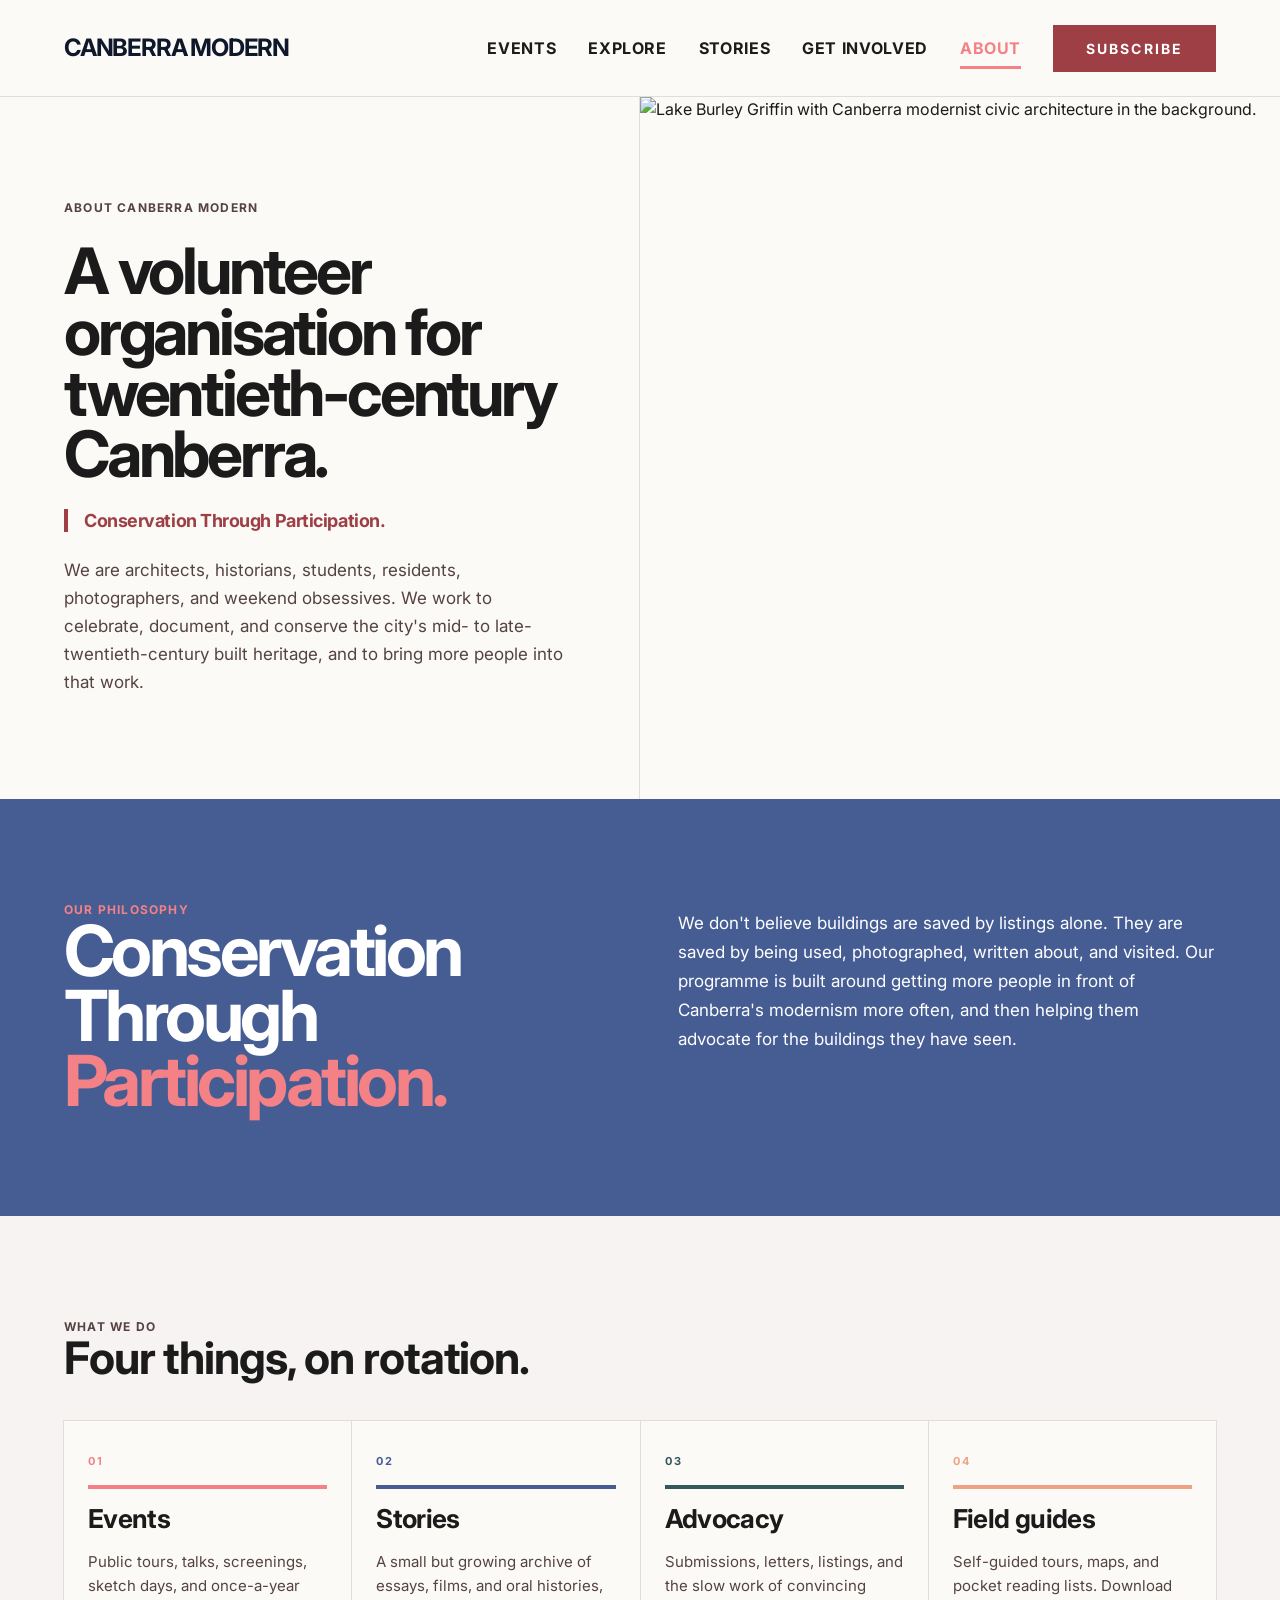
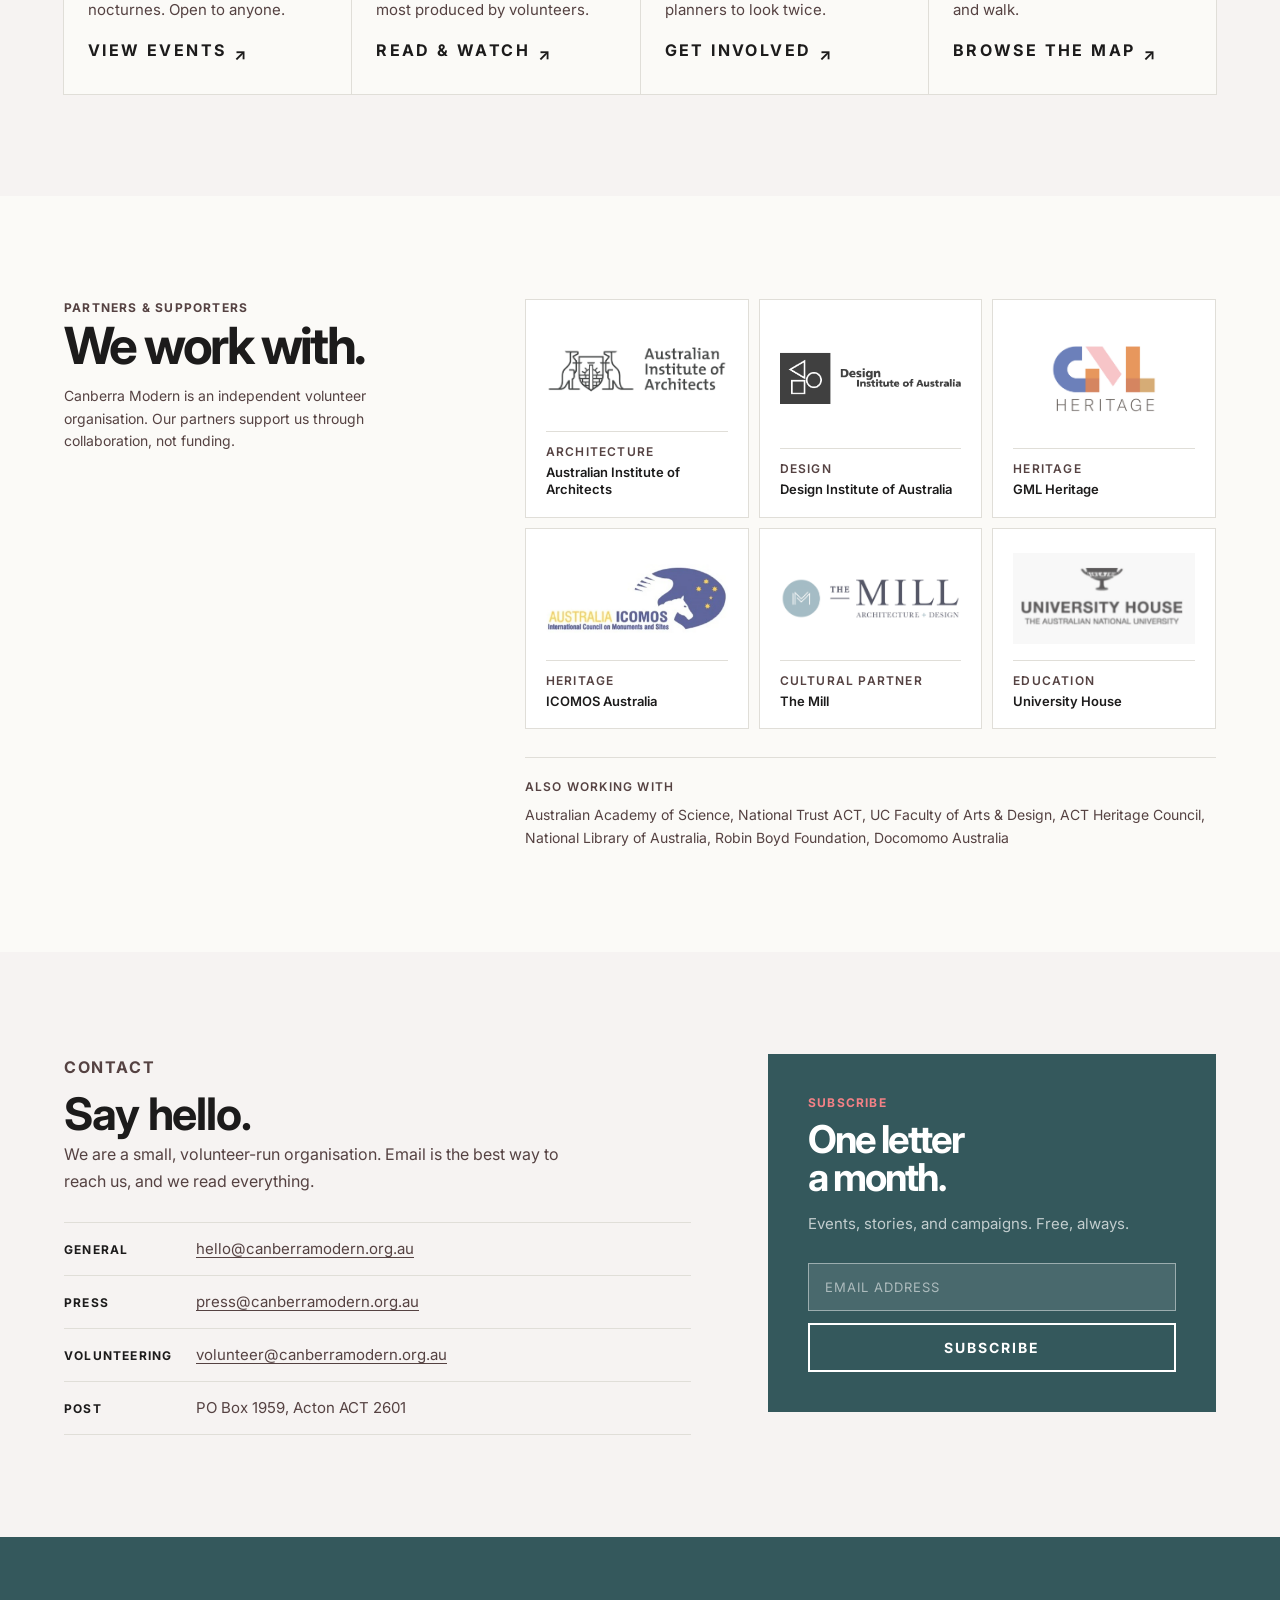
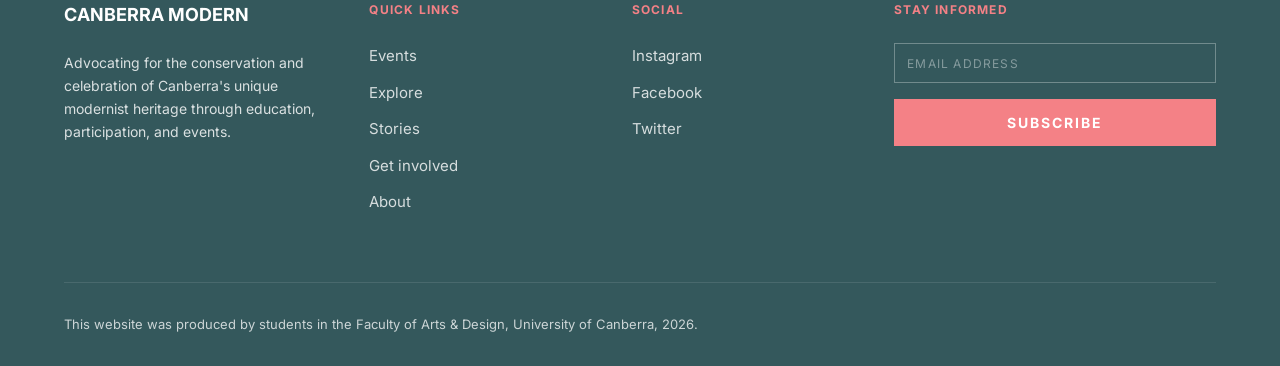
==== about.html @ 708bcdf6 "Move HTML files to root" ====
<!DOCTYPE html>
<html lang="en">
<head>
<meta charset="UTF-8" />
<meta name="viewport" content="width=device-width, initial-scale=1" />
<title>About: Canberra Modern</title>
<meta name="description" content="Canberra Modern is a volunteer-based heritage and design organisation promoting Canberra's modernist places, spaces, and stories." />
<link rel="stylesheet" href="assets/css/styles.css" />
<script src="assets/js/script.js" defer></script>
</head>
<body>

<a class="skip-link" href="#content">Skip to main content</a>

<header class="site-header">
  <div class="container site-header__inner">
    <a href="index.html" class="brand" aria-label="Canberra Modern home">CANBERRA MODERN</a>
    <nav class="nav-primary" aria-label="Primary">
      <ul class="nav-primary__list">
        <li><a class="nav-primary__link" href="events.html">Events</a></li>
        <li><a class="nav-primary__link" href="explore.html">Explore</a></li>
        <li><a class="nav-primary__link" href="stories.html">Stories</a></li>
        <li><a class="nav-primary__link" href="get-involved.html">Get involved</a></li>
        <li><a class="nav-primary__link" href="about.html" aria-current="page">About</a></li>
      </ul>
      <a class="btn btn--strong" href="get-involved.html#subscribe">Subscribe</a>
    </nav>
    <button class="menu-button" type="button" data-menu-toggle aria-expanded="false" aria-controls="mobile-menu" aria-label="Open menu">
      <img src="assets/icons/menu-burger.svg" alt="" aria-hidden="true" />
    </button>
  </div>
</header>

<div class="mobile-menu" id="mobile-menu" data-menu aria-hidden="true">
  <div class="mobile-menu__top">
    <span class="brand">CANBERRA MODERN</span>
    <button class="mobile-menu__close" type="button" data-menu-close aria-label="Close menu">
      <img src="assets/icons/menu-close.svg" alt="" aria-hidden="true" />
    </button>
  </div>
  <ul class="mobile-menu__list">
    <li><a class="mobile-menu__link" href="events.html">Events</a></li>
    <li><a class="mobile-menu__link" href="explore.html">Explore</a></li>
    <li><a class="mobile-menu__link" href="stories.html">Stories</a></li>
    <li><a class="mobile-menu__link" href="get-involved.html">Get involved</a></li>
    <li><a class="mobile-menu__link" href="about.html" aria-current="page">About</a></li>
  </ul>
  <a class="btn btn--strong mobile-menu__cta" href="get-involved.html#subscribe">Subscribe</a>
</div>

<main id="content">

<section class="about-hero" aria-labelledby="about-heading">
  <div class="about-hero__content">
    <div class="about-hero__inner">
      <p class="eyebrow">About Canberra Modern</p>
      <h1 id="about-heading" class="about-hero__title">A volunteer organisation for twentieth-century Canberra.</h1>
      <p class="about-hero__motto">Conservation Through Participation.</p>
      <p class="about-hero__lede">We are architects, historians, students, residents, photographers, and weekend obsessives. We work to celebrate, document, and conserve the city's mid- to late-twentieth-century built heritage, and to bring more people into that work.</p>
    </div>
  </div>
  <div class="about-hero__media" aria-hidden="true">
    <img src="assets/images/Lake_image.png" alt="Lake Burley Griffin with Canberra modernist civic architecture in the background." />
  </div>
</section>

<section class="about-motto" aria-labelledby="motto-heading">
  <div class="container">
    <div class="about-motto__inner">
      <div>
        <p class="eyebrow">Our philosophy</p>
        <h2 id="motto-heading" class="about-motto__title">Conservation
Through
<span class="about-motto__accent">Participation.</span></h2>
      </div>
      <p class="about-motto__body">We don't believe buildings are saved by listings alone. They are saved by being used, photographed, written about, and visited. Our programme is built around getting more people in front of Canberra's modernism more often, and then helping them advocate for the buildings they have seen.</p>
    </div>
  </div>
</section>

<!-- Four-pillar bento: gap:1px + background:border-default creates ruled dividers without extra wrapper markup. -->
<section class="section section--band" aria-labelledby="what-we-do">
  <div class="container">
    <p class="eyebrow">What we do</p>
    <h2 id="what-we-do">Four things,
on rotation.</h2>
    <div class="about-pillars">
      <article class="about-pillar about-pillar--events">
        <span class="about-pillar__num" aria-hidden="true">01</span>
        <h3 class="about-pillar__title">Events</h3>
        <p class="about-pillar__desc">Public tours, talks, screenings, sketch days, and once-a-year nocturnes. Open to anyone.</p>
        <a class="link-arrow link-arrow--ink" href="events.html">View events <span class="arrow" aria-hidden="true">&#x2197;</span></a>
      </article>
      <article class="about-pillar about-pillar--stories">
        <span class="about-pillar__num" aria-hidden="true">02</span>
        <h3 class="about-pillar__title">Stories</h3>
        <p class="about-pillar__desc">A small but growing archive of essays, films, and oral histories, most produced by volunteers.</p>
        <a class="link-arrow link-arrow--ink" href="stories.html">Read &amp; watch <span class="arrow" aria-hidden="true">&#x2197;</span></a>
      </article>
      <article class="about-pillar about-pillar--advocacy">
        <span class="about-pillar__num" aria-hidden="true">03</span>
        <h3 class="about-pillar__title">Advocacy</h3>
        <p class="about-pillar__desc">Submissions, letters, listings, and the slow work of convincing planners to look twice.</p>
        <a class="link-arrow link-arrow--ink" href="get-involved.html#support">Get involved <span class="arrow" aria-hidden="true">&#x2197;</span></a>
      </article>
      <article class="about-pillar about-pillar--guides">
        <span class="about-pillar__num" aria-hidden="true">04</span>
        <h3 class="about-pillar__title">Field guides</h3>
        <p class="about-pillar__desc">Self-guided tours, maps, and pocket reading lists. Download and walk.</p>
        <a class="link-arrow link-arrow--ink" href="explore.html">Browse the map <span class="arrow" aria-hidden="true">&#x2197;</span></a>
      </article>
    </div>
  </div>
</section>

<section class="section" aria-labelledby="partners-heading">
  <div class="container">
    <div class="about-partners">
      <div class="about-partners__head">
        <p class="eyebrow">Partners &amp; supporters</p>
        <h2 id="partners-heading" class="about-partners__title">We work with.</h2>
        <p class="about-partners__note">Canberra Modern is an independent volunteer organisation. Our partners support us through collaboration, not funding.</p>
      </div>
      <div class="about-partners__logos">
        <ul class="partners-grid" role="list">
          <li class="partner-card">
            <div class="partner-card__logo-wrap">
              <img class="partner-card__img" src="assets/images/partners/logo_aia.png" alt="Australian Institute of Architects logo" />
            </div>
            <div class="partner-card__meta">
              <span class="partner-card__category">Architecture</span>
              <span class="partner-card__name">Australian Institute of Architects</span>
            </div>
          </li>
          <li class="partner-card">
            <div class="partner-card__logo-wrap">
              <img class="partner-card__img" src="assets/images/partners/logo_dia.png" alt="Design Institute of Australia logo" />
            </div>
            <div class="partner-card__meta">
              <span class="partner-card__category">Design</span>
              <span class="partner-card__name">Design Institute of Australia</span>
            </div>
          </li>
          <li class="partner-card">
            <div class="partner-card__logo-wrap">
              <img class="partner-card__img" src="assets/images/partners/logo_gmlheritage.png" alt="GML Heritage logo" />
            </div>
            <div class="partner-card__meta">
              <span class="partner-card__category">Heritage</span>
              <span class="partner-card__name">GML Heritage</span>
            </div>
          </li>
          <li class="partner-card">
            <div class="partner-card__logo-wrap">
              <img class="partner-card__img" src="assets/images/partners/logo_icomos.png" alt="ICOMOS Australia logo" />
            </div>
            <div class="partner-card__meta">
              <span class="partner-card__category">Heritage</span>
              <span class="partner-card__name">ICOMOS Australia</span>
            </div>
          </li>
          <li class="partner-card">
            <div class="partner-card__logo-wrap">
              <img class="partner-card__img" src="assets/images/partners/logo_themill.png" alt="The Mill Canberra logo" />
            </div>
            <div class="partner-card__meta">
              <span class="partner-card__category">Cultural partner</span>
              <span class="partner-card__name">The Mill</span>
            </div>
          </li>
          <li class="partner-card">
            <div class="partner-card__logo-wrap">
              <img class="partner-card__img" src="assets/images/partners/logo_unihouse.png" alt="University House logo" />
            </div>
            <div class="partner-card__meta">
              <span class="partner-card__category">Education</span>
              <span class="partner-card__name">University House</span>
            </div>
          </li>
        </ul>
        <div class="partners-also">
          <p class="partners-also__label">Also working with</p>
          <ul class="partners-also__list" role="list">
            <li>Australian Academy of Science</li>
            <li>National Trust ACT</li>
            <li>UC Faculty of Arts &amp; Design</li>
            <li>ACT Heritage Council</li>
            <li>National Library of Australia</li>
            <li>Robin Boyd Foundation</li>
            <li>Docomomo Australia</li>
          </ul>
        </div>
      </div>
    </div>
  </div>
</section>

<section class="section section--band" aria-labelledby="contact-heading">
  <div class="container about-contact">
    <div class="about-contact__info">
      <p class="eyebrow">Contact</p>
      <h2 id="contact-heading">Say hello.</h2>
      <p>We are a small, volunteer-run organisation. Email is the best way to reach us, and we read everything.</p>
      <ul class="contact-list">
        <li>
          <strong class="contact-list__label">General</strong>
          <a class="contact-list__value" href="mailto:hello@canberramodern.org.au">hello@canberramodern.org.au</a>
        </li>
        <li>
          <strong class="contact-list__label">Press</strong>
          <a class="contact-list__value" href="mailto:press@canberramodern.org.au">press@canberramodern.org.au</a>
        </li>
        <li>
          <strong class="contact-list__label">Volunteering</strong>
          <a class="contact-list__value" href="mailto:volunteer@canberramodern.org.au">volunteer@canberramodern.org.au</a>
        </li>
        <li>
          <strong class="contact-list__label">Post</strong>
          <span class="contact-list__value">PO Box 1959, Acton ACT 2601</span>
        </li>
      </ul>
    </div>
    <div class="about-contact__cta">
      <p class="eyebrow">Subscribe</p>
      <h3>One letter<br>a month.</h3>
      <p class="about-contact__cta-desc">Events, stories, and campaigns. Free, always.</p>
      <form class="about-contact__form" data-subscribe-form novalidate>
        <label class="sr-only" for="about-email">Email address</label>
        <input id="about-email" type="email" required placeholder="EMAIL ADDRESS" />
        <button class="btn btn--on-dark" type="submit">Subscribe</button>
        <p class="form-feedback" data-form-feedback role="status" aria-live="polite"></p>
      </form>
    </div>
  </div>
</section>

</main>

<footer class="site-footer">
  <div class="container">
    <div class="site-footer__grid">
      <div>
        <p class="site-footer__brand">CANBERRA MODERN</p>
        <p class="site-footer__tagline">Advocating for the conservation and celebration of Canberra's unique modernist heritage through education, participation, and events.</p>
      </div>
      <div>
        <p class="site-footer__heading">Quick Links</p>
        <ul class="site-footer__links">
          <li><a href="events.html">Events</a></li>
          <li><a href="explore.html">Explore</a></li>
          <li><a href="stories.html">Stories</a></li>
          <li><a href="get-involved.html">Get involved</a></li>
          <li><a href="about.html">About</a></li>
        </ul>
      </div>
      <div>
        <p class="site-footer__heading">Social</p>
        <ul class="site-footer__links">
          <li><a href="#" aria-label="Canberra Modern on Instagram (coming soon)">Instagram</a></li>
          <li><a href="#" aria-label="Canberra Modern on Facebook (coming soon)">Facebook</a></li>
          <li><a href="#" aria-label="Canberra Modern on Twitter (coming soon)">Twitter</a></li>
        </ul>
      </div>
      <div>
        <p class="site-footer__heading">Stay Informed</p>
        <form class="site-footer__form" data-subscribe-form novalidate>
          <label class="sr-only" for="footer-email">Email address</label>
          <input id="footer-email" type="email" required placeholder="EMAIL ADDRESS" />
          <button class="btn btn--primary" type="submit">Subscribe</button>
          <p class="form-feedback" data-form-feedback role="status" aria-live="polite"></p>
        </form>
      </div>
    </div>
    <div class="site-footer__bottom">
      This website was produced by students in the Faculty of Arts &amp; Design, University of Canberra, 2026.
    </div>
  </div>
</footer>
</body>
</html>
---- assets/css/styles.css ----
﻿/*
   Canberra Modern Stylesheet
  
   Organisation:
     1. colours, typography, spacing
     2. Base (html / body)
     3. Layout / containers
     4. Header & navigation
     5. Mobile menu
     6. Buttons & links
     7. Tags / chips
     8. Forms
     9. Cards 
    10. Sections 
    11. Footer
    12. Page-specific blocks
    13. Responsive (tablet, mobile)
    14. Utilities
    */

@import url('https://fonts.googleapis.com/css2?family=Inter:ital,wght@0,400;0,500;0,600;0,700;0,800;1,400&display=swap');
@import url('./reset.css');

/*  1. colours, typography, spacing */

:root {
  /* colours */
  --color-bg:          #FBFAF7;   
  --color-card:        #F6F3F2;   
  --color-card-2:      #F0EDEC;   
  --color-card-alt:    #FCF9F8;   
  --color-card-hover:  #EBE6E4;   
  --color-white:       #FFFFFF;
  --color-line:        #E0DED8;   

  /* Ink */
  --color-text:        #1C1B1B;
  --color-muted:       #554242;

  /* Accent palette */
  --color-teal:        #34585C;   
  --color-blue:        #465D94;   
  --color-pink:        #F48186;   
  --color-yellow:      #F9E282;   
  --color-orange:      #EDA384;
  --color-red:         #9E3F45;

  /* Shadows */
  --shadow-sm:  0 1px 2px rgba(0,0,0,0.04);
  --shadow-md:  0 4px 12px rgba(0,0,0,0.06);
  --shadow-lg:  0 10px 30px rgba(0,0,0,0.10);

  /* semantic */
  --surface-page:           var(--color-bg);
  --surface-band:           var(--color-card);
  --surface-card:           var(--color-card-2);
  --surface-card-hover:     var(--color-card-hover);
  --surface-dark:           var(--color-teal);
  --surface-accent-warm:    var(--color-red);
  --surface-accent-cool:    var(--color-blue);

  --ink-strong:             var(--color-text);
  --ink-default:            var(--color-text);
  --ink-muted:              var(--color-muted);
  --ink-on-dark:            var(--color-white);

  --action-primary:         var(--color-pink);
  --action-primary-hover:   #E96E73;
  --action-strong:          var(--color-red);
  --action-strong-hover:    #6D1A23;
  --action-link:            var(--color-blue);
  --action-link-hover:      #3A4F80;

  --border-default:         var(--color-line);

  --focus-ring:             var(--color-blue);

  /* Tag palette */
  --tag-spotlight-bg:       var(--color-yellow);
  --tag-spotlight-ink:      var(--color-text);
  --tag-tour-bg:            var(--color-blue);
  --tag-tour-ink:           var(--color-white);
  --tag-video-bg:           #6E5E06;
  --tag-video-ink:          var(--color-white);
  --tag-news-bg:            #7087C1;
  --tag-news-ink:           var(--color-white);
  --tag-atrisk-bg:          var(--color-red);
  --tag-atrisk-ink:         var(--color-white);
  --tag-free-bg:            var(--color-card-2);
  --tag-free-ink:           var(--color-text);

  /* type */
  --font-sans:        'Inter', 'Helvetica Neue', Arial, Helvetica, sans-serif;
  --font-display:     'Inter', 'Helvetica Neue', Arial, Helvetica, sans-serif;

  /* Type scale */
  --type-hero:        clamp(3.5rem, 7vw, 8rem);
  --type-display:     clamp(3rem, 6vw, 6rem);
  --type-h1:          clamp(2.5rem, 4.5vw, 4.5rem);
  --type-h2:          clamp(2rem, 3.5vw, 3rem);
  --type-h3:          2.25rem;
  --type-h4:          1.5rem;
  --type-h5:          1.25rem;
  --type-date:        2.25rem;
  --type-body:        1rem;
  --type-body-lg:     1.125rem;
  --type-small:       0.875rem;
  --type-eyebrow:     0.75rem;
  --type-label:       0.625rem;

  /* Weights */
  --weight-regular:   400;
  --weight-medium:    500;
  --weight-semibold:  600;
  --weight-bold:      700;
  --weight-extrabold: 800;

  /* Line heights */
  --lh-tight:    1;
  --lh-snug:     1.1;
  --lh-normal:   1.5;
  --lh-loose:    1.625;
  --lh-meta:     1.625;

  /* Letter-spacing */
  --tracking-tight:    -0.05em;
  --tracking-snug:     -0.025em;
  --tracking-normal:   0;
  --tracking-wide:     0.1em;
  --tracking-wider:    0.15em;
  --tracking-widest:   0.2em;

  /* spacing */
  --space-0:  0;
  --space-1:  4px;
  --space-2:  8px;
  --space-3:  12px;
  --space-4:  16px;
  --space-5:  24px;
  --space-6:  32px;
  --space-7:  48px;
  --space-8:  64px;
  --space-9:  96px;
  --space-10: 128px;

  --container-max:   1216px;
  --container-pad:   clamp(16px, 4vw, 32px);
  --section-pad-y:   clamp(48px, 8vw, 128px);

  --radius-0:    0;
  --radius-1:    2px;
  --radius-2:    5px;
  --radius-pill: 999px;

  --tap-min: 44px;

  /* Motion */
  --ease-out:  cubic-bezier(0.2, 0, 0, 1);
  --dur-fast:  120ms;
  --dur:       180ms;
  --dur-slow:  320ms;
}

/* type classes */

.type-hero,
h1.hero {
  font-family: var(--font-display);
  font-weight: var(--weight-bold);
  font-size: var(--type-hero);
  line-height: var(--lh-tight);
  letter-spacing: var(--tracking-tight);
  color: var(--ink-strong);
}

.type-display {
  font-family: var(--font-display);
  font-weight: var(--weight-bold);
  font-size: var(--type-display);
  line-height: var(--lh-tight);
  letter-spacing: var(--tracking-tight);
  color: var(--ink-strong);
}

h1, .type-h1 {
  font-family: var(--font-display);
  font-weight: var(--weight-bold);
  font-size: var(--type-h1);
  line-height: var(--lh-tight);
  letter-spacing: var(--tracking-tight);
  color: var(--ink-strong);
}

h2, .type-h2 {
  font-family: var(--font-display);
  font-weight: var(--weight-bold);
  font-size: var(--type-h2);
  line-height: var(--lh-tight);
  letter-spacing: var(--tracking-snug);
  color: var(--ink-strong);
}

h3, .type-h3 {
  font-family: var(--font-display);
  font-weight: var(--weight-bold);
  font-size: var(--type-h3);
  line-height: 1.1;
  letter-spacing: var(--tracking-snug);
  color: var(--ink-strong);
}

h4, .type-h4 {
  font-family: var(--font-sans);
  font-weight: var(--weight-bold);
  font-size: var(--type-h4);
  line-height: 1.3;
  letter-spacing: var(--tracking-snug);
  color: var(--ink-strong);
}

h5, .type-h5 {
  font-family: var(--font-sans);
  font-weight: var(--weight-bold);
  font-size: var(--type-h5);
  line-height: 1.4;
  letter-spacing: 0;
  color: var(--ink-strong);
}

p, .type-body {
  font-family: var(--font-sans);
  font-weight: var(--weight-regular);
  font-size: var(--type-body);
  line-height: var(--lh-normal);
  color: var(--ink-default);
}

.type-body-lg {
  font-family: var(--font-sans);
  font-size: var(--type-body-lg);
  line-height: var(--lh-loose);
  color: var(--ink-default);
}

.type-small {
  font-family: var(--font-sans);
  font-size: var(--type-small);
  line-height: var(--lh-meta);
  color: var(--ink-muted);
}

.type-eyebrow {
  font-family: var(--font-sans);
  font-weight: var(--weight-bold);
  font-size: var(--type-eyebrow);
  line-height: 1.33;
  letter-spacing: var(--tracking-wide);
  text-transform: uppercase;
  color: var(--ink-strong);
}

.type-label {
  font-family: var(--font-sans);
  font-size: var(--type-label);
  line-height: 1.5;
  letter-spacing: var(--tracking-widest);
  text-transform: uppercase;
  color: var(--ink-muted);
}

.type-date {
  font-family: var(--font-display);
  font-weight: var(--weight-bold);
  font-size: var(--type-date);
  line-height: 1.1;
  letter-spacing: 0;
  color: var(--ink-strong);
}

.type-button {
  font-family: var(--font-sans);
  font-weight: var(--weight-bold);
  font-size: 1rem;
  line-height: 1.5;
  letter-spacing: var(--tracking-wider);
  text-transform: uppercase;
}

/* Quick utility classes */
.color-pink     { color: var(--color-pink); }
.color-sky      { color: var(--color-blue); }
.color-deep-red { color: var(--color-red); }
.color-teal     { color: var(--color-teal); }
.color-muted    { color: var(--ink-muted); }
.color-on-dark  { color: var(--ink-on-dark); }

/*  2. Base  */

html { scroll-behavior: smooth; }
body {
  background: var(--surface-page);
  color: var(--ink-default);
  font-family: var(--font-sans);
  font-size: var(--type-body);
  line-height: var(--lh-normal);
  min-height: 100vh;
  display: flex;
  flex-direction: column;
}
main { flex: 1 0 auto; display: block; }

/*  3. Layout helpers  */
.container {
  width: 100%;
  max-width: var(--container-max);
  margin-inline: auto;
  padding-inline: var(--container-pad);
}
.section {
  padding-block: var(--section-pad-y);
}
.section--band      { background: var(--surface-band); }
.section--dark      { background: var(--surface-dark); color: var(--ink-on-dark); }
.section--accent    { background: var(--surface-accent-warm); color: var(--ink-on-dark); }
.section--page-tone { background: var(--color-card-alt); }
.section--flush     { padding-block: 0; }
.section--snug      { padding-block: clamp(32px, 4vw, 56px); }

.eyebrow {
  font-family: var(--font-sans);
  font-weight: var(--weight-bold);
  font-size: var(--type-eyebrow);
  letter-spacing: var(--tracking-wide);
  text-transform: uppercase;
  color: var(--ink-muted);
}

.divider { height: 1px; background: var(--border-default); border: 0; }

/*  4. Header & navigation  */
.site-header {
  position: sticky; top: 0; z-index: 50;
  background: var(--surface-page);
  border-bottom: 1px solid var(--border-default);
}
.site-header__inner {
  display: flex; align-items: center; justify-content: space-between;
  height: 96px;
  gap: var(--space-6);
}
.brand {
  font-family: var(--font-display);
  font-weight: var(--weight-bold);
  font-size: 1.5rem;
  letter-spacing: var(--tracking-tight);
  color: #0F172A;
  text-transform: uppercase;
  white-space: nowrap;
}
.nav-primary {
  display: flex; gap: var(--space-6); align-items: center;
  margin-inline-start: auto;
}
.nav-primary__list {
  display: flex; gap: var(--space-6); align-items: center;
}
.nav-primary__link {
  font-weight: var(--weight-bold);
  font-size: 1rem;
  letter-spacing: 0.04em;
  text-transform: uppercase;
  color: var(--ink-strong);
  padding: var(--space-2) 0;
  border-bottom: 3px solid transparent;
  transition: color var(--dur) var(--ease-out), border-color var(--dur) var(--ease-out);
}
.nav-primary__link:hover { color: var(--action-link); }
.nav-primary__link[aria-current="page"] {
  border-bottom-color: var(--color-pink);
  color: var(--color-pink);
}
.menu-button {
  display: none;
  width: 44px; height: 44px;
  align-items: center; justify-content: center;
  margin-left: auto;
}
.menu-button img { width: 22px; height: 22px; }

/*  5. Mobile menu  */
.mobile-menu {
  position: fixed; inset: 0;
  background: var(--surface-page);
  z-index: 100;
  display: none;
  flex-direction: column;
  overflow-y: auto;
}
.mobile-menu[aria-hidden="false"] { display: flex; }
.mobile-menu__top {
  display: flex; align-items: center; justify-content: space-between;
  height: 72px;
  padding-inline: 24px;
}
.mobile-menu__close { width: 44px; height: 44px; display: inline-flex; align-items: center; justify-content: center; }
.mobile-menu__close img { width: 20px; height: 20px; }
.mobile-menu__list {
  display: flex; flex-direction: column;
  border-top: 1px solid var(--border-default);
}
.mobile-menu__link {
  display: block;
  padding: 24px;
  border-bottom: 1px solid var(--border-default);
  font-family: var(--font-display);
  font-weight: var(--weight-bold);
  font-size: 1.5rem;
  letter-spacing: var(--tracking-wide);
  text-transform: uppercase;
  color: var(--ink-strong);
}
.mobile-menu__link[aria-current="page"] { color: var(--color-pink); }
.mobile-menu__cta {
  margin: 24px;
}

/*  6. Buttons & links  */
.btn {
  display: inline-flex; align-items: center; justify-content: center;
  gap: var(--space-2);
  min-height: var(--tap-min);
  padding: 12px 32px;
  font-family: var(--font-sans);
  font-weight: var(--weight-bold);
  font-size: 0.875rem;
  letter-spacing: var(--tracking-wider);
  text-transform: uppercase;
  border: 1px solid transparent;
  cursor: pointer;
  transition: background-color var(--dur) var(--ease-out), color var(--dur) var(--ease-out),
              transform var(--dur) var(--ease-out), border-color var(--dur) var(--ease-out);
}
.btn:active { transform: scale(0.985); }

.btn--primary {
  background: var(--action-primary);
  color: var(--color-white);
}
.btn--primary:hover { background: var(--action-primary-hover); }

.btn--strong {
  background: var(--action-strong);
  color: var(--color-white);
}
.btn--strong:hover { background: var(--action-strong-hover); }

.btn--feature {  /* book now hero */
  background: var(--color-red);
  color: var(--color-white);
  padding: 20px 40px;
  font-size: 1.125rem;
  letter-spacing: var(--tracking-tight);
}

.btn--ghost {
  background: transparent;
  color: var(--ink-strong);
  border-color: var(--ink-strong);
}
.btn--ghost:hover { background: var(--ink-strong); color: var(--surface-page); }

.btn--on-dark {
  background: transparent;
  color: var(--color-white);
  border-color: var(--color-white);
}
.btn--on-dark:hover { background: var(--color-white); color: var(--surface-dark); }

.btn--full { width: 100%; }

/* Arrow link — recurring brand link style */
.link-arrow {
  display: inline-flex; align-items: center; gap: var(--space-2);
  font-weight: var(--weight-bold);
  font-size: 1rem;
  letter-spacing: var(--tracking-wider);
  text-transform: uppercase;
  color: var(--action-link);
  transition: color var(--dur) var(--ease-out), letter-spacing var(--dur) var(--ease-out);
}
.link-arrow .arrow {
  display: inline-block;
  transition: transform var(--dur) var(--ease-out);
  width: 15px; height: 15px;
}
.link-arrow:hover { letter-spacing: 0.2em; }
.link-arrow:hover .arrow { transform: translate(2px, -2px); }

.link-arrow--pink  { color: var(--color-pink); }
.link-arrow--white { color: var(--color-white); }
.link-arrow--ink   { color: var(--ink-strong); }

/*  7. Tags / chips  */
.tag {
  display: inline-flex; align-items: center;
  padding: 4px 12px;
  font-family: var(--font-sans);
  font-weight: var(--weight-bold);
  font-size: var(--type-eyebrow);
  letter-spacing: var(--tracking-snug);
  line-height: 16px;
  text-transform: none;
}
.tag--spotlight { background: var(--tag-spotlight-bg); color: var(--tag-spotlight-ink); }
.tag--tour      { background: var(--tag-tour-bg);      color: var(--tag-tour-ink);
                  letter-spacing: var(--tracking-wide); text-transform: uppercase; font-size: var(--type-label); padding: 8px 16px; }
.tag--video     { background: var(--tag-video-bg);     color: var(--tag-video-ink);
                  letter-spacing: var(--tracking-wide); text-transform: uppercase; font-size: var(--type-label); padding: 8px 16px; }
.tag--news      { background: var(--tag-news-bg);      color: var(--tag-news-ink);
                  letter-spacing: var(--tracking-wide); text-transform: uppercase; font-size: var(--type-label); padding: 8px 16px; }
.tag--atrisk    { background: var(--tag-atrisk-bg);    color: var(--tag-atrisk-ink);
                  letter-spacing: var(--tracking-wide); text-transform: uppercase; font-size: var(--type-label); padding: 8px 16px; }
.tag--free      { background: var(--tag-free-bg);      color: var(--tag-free-ink);
                  letter-spacing: var(--tracking-wide); text-transform: uppercase; }
.tag--campaign  { background: var(--color-yellow);     color: var(--color-text);
                  letter-spacing: var(--tracking-wide); text-transform: uppercase; }

/* Filter chips */
.chips {
  display: flex; flex-wrap: wrap; gap: var(--space-3);
}
.chip {
  display: inline-flex; align-items: center;
  min-height: 40px;
  padding: 8px 18px;
  font-weight: var(--weight-bold);
  font-size: 0.875rem;
  letter-spacing: 0.04em;
  text-transform: uppercase;
  background: transparent;
  color: var(--ink-strong);
  border: 1px solid var(--border-default);
  cursor: pointer;
  transition: all var(--dur) var(--ease-out);
}
.chip:hover { border-color: var(--ink-strong); }
.chip[aria-pressed="true"] {
  background: var(--ink-strong);
  color: var(--surface-page);
  border-color: var(--ink-strong);
}

/*  8. Forms  */
.field {
  display: flex; flex-direction: column;
  gap: var(--space-2);
}
.field__label {
  font-size: var(--type-eyebrow);
  font-weight: var(--weight-bold);
  letter-spacing: var(--tracking-wide);
  text-transform: uppercase;
  color: var(--ink-muted);
}
.field__input,
.field input[type="email"],
.field input[type="text"],
.field input[type="search"],
.field textarea,
.field select {
  width: 100%;
  min-height: 48px;
  padding: 12px 16px;
  background: transparent;
  border: 1px solid var(--border-default);
  font-size: 1rem;
  color: var(--ink-strong);
  letter-spacing: 0.02em;
  transition: border-color var(--dur) var(--ease-out);
}
.field input:focus, .field textarea:focus, .field select:focus {
  outline: none; border-color: var(--color-blue);
}
.field--on-dark .field__input,
.field--on-dark input,
.field--on-dark textarea {
  border-color: rgba(255,255,255,0.3);
  color: var(--color-white);
}
.field--on-dark input::placeholder { color: rgba(255,255,255,0.5); letter-spacing: var(--tracking-wide); text-transform: uppercase; font-size: 0.75rem; }

.search-bar {
  display: flex; align-items: center; gap: var(--space-3);
  border: 1px solid var(--border-default);
  padding: 12px 20px;
  background: var(--color-white);
}
.search-bar input { flex: 1; border: 0; outline: none; background: transparent; min-height: 32px; }
.search-bar__icon { font-size: 1.125rem; color: var(--ink-muted); }

.form-feedback {
  margin-top: var(--space-3);
  padding: var(--space-3) var(--space-4);
  font-size: 0.875rem;
}
.form-feedback[data-state="success"] { background: rgba(52,88,92,0.1);  color: var(--color-teal); }
.form-feedback[data-state="error"]   { background: rgba(158,63,69,0.1); color: var(--color-red); }
.form-feedback:empty { display: none; }

/*  9. Cards  */

/* event row */
.event-row {
  display: grid;
  grid-template-columns: 110px 1fr 32px;
  align-items: center;
  gap: var(--space-5);
  padding: 32px;
  background: var(--color-white);
  border: 1px solid transparent;
  box-shadow: inset 4px 0 0 transparent;
  transition: background var(--dur) var(--ease-out),
              box-shadow var(--dur) var(--ease-out);
}
.event-row + .event-row { border-top: 1px solid var(--border-default); }
.event-row:hover,
.event-row:focus-visible {
  background: var(--surface-card);
  box-shadow: inset 4px 0 0 var(--color-red);
  outline: none;
}
.event-row__date {
  font-family: var(--font-display);
  font-weight: var(--weight-bold);
  font-size: var(--type-date);
  color: var(--ink-strong);
  letter-spacing: 0;
  line-height: 1;
}
.event-row__title {
  font-size: 1.5rem;
  font-weight: var(--weight-bold);
  color: var(--ink-strong);
  letter-spacing: var(--tracking-snug);
  line-height: 1.2;
  margin-bottom: 8px;
}
.event-row__meta {
  font-size: 0.875rem;
  letter-spacing: var(--tracking-wide);
  text-transform: uppercase;
  color: var(--ink-muted);
}
.event-row__arrow {
  display: inline-flex;
  width: 24px; height: 24px;
  align-items: center; justify-content: center;
  color: var(--ink-strong);
  font-size: 1.25rem;
  transition: transform var(--dur) var(--ease-out);
}
.event-row:hover .event-row__arrow,
.event-row:focus-visible .event-row__arrow { transform: translateX(4px); }

.card {
  display: flex; flex-direction: column;
  background: var(--surface-page);
}
.card__media {
  position: relative;
  aspect-ratio: 4 / 5;
  background: var(--surface-card);
  overflow: hidden;
}
.card__media img {
  width: 100%; height: 100%;
  object-fit: cover;
  transition: transform var(--dur-slow) var(--ease-out);
}
.card:hover .card__media img { transform: scale(1.03); }
.card__media .tag {
  position: absolute; top: 0; left: 0;
}
.card__body { padding-top: 24px; display: flex; flex-direction: column; gap: 12px; }
.card__eyebrow {
  font-size: var(--type-label);
  font-weight: var(--weight-bold);
  letter-spacing: var(--tracking-wide);
  text-transform: uppercase;
  color: var(--ink-muted);
}
.card__title {
  font-family: var(--font-display);
  font-weight: var(--weight-bold);
  font-size: 1.5rem;
  letter-spacing: var(--tracking-snug);
  line-height: 1.2;
  color: var(--ink-strong);
}
.card__desc {
  font-size: 0.875rem;
  line-height: 1.625;
  color: var(--ink-muted);
}
.card__actions {
  margin-top: var(--space-3);
  display: flex; gap: var(--space-4); align-items: center;
}

.card-grid {
  display: grid;
  grid-template-columns: repeat(3, 1fr);
  gap: clamp(24px, 4vw, 48px);
}

/* Play affordance for video cards */
.play-affordance {
  position: absolute; inset: 0;
  display: grid; place-items: center;
  pointer-events: none;
}
.play-affordance::after {
  content: "";
  width: 64px; height: 64px;
  background: var(--color-white);
  display: block;
  clip-path: polygon(0 0, 100% 50%, 0 100%);
  opacity: 0.95;
  transform: translateX(8px) scale(0.55);
  transform-origin: center;
}
.play-affordance__wrap {
  position: absolute; inset: 0;
  display: grid; place-items: center;
}
.play-affordance__wrap img {
  width: 52px; height: 52px;
}

/* learn cards */
.learn-card {
  display: flex; flex-direction: column; justify-content: space-between;
  padding: 40px;
  min-height: 300px;
  background: var(--surface-card);
  transition: background var(--dur) var(--ease-out), box-shadow var(--dur) var(--ease-out);
}
.learn-card:hover,
.learn-card:focus-within { background: var(--surface-card-hover); box-shadow: var(--shadow-md); }
.learn-card--dark { background: var(--surface-dark); color: var(--ink-on-dark); }
.learn-card--dark:hover,
.learn-card--dark:focus-within { background: #3a6165; box-shadow: var(--shadow-md); }
.learn-card__icon { width: 36px; height: 36px; margin-bottom: 24px; }
.learn-card--dark .learn-card__icon { filter: brightness(0) invert(1); }
.learn-card--dark .learn-card__icon--amber { filter: none; }
.learn-card__title {
  font-size: 1.5rem; font-weight: var(--weight-bold);
  line-height: 1.3; letter-spacing: var(--tracking-snug);
  text-transform: uppercase;
  margin-bottom: 12px;
}
.learn-card--dark .learn-card__title { color: var(--color-white); }
.learn-card__desc {
  font-size: 1rem; line-height: 1.5;
  color: var(--ink-muted);
}
.learn-card--dark .learn-card__desc { color: rgba(255,255,255,0.82); }
.learn-card__link { margin-top: 28px; }

/*  10. Sections  */

.feature-card {
  position: relative;
  background: var(--color-bg);
  padding: 48px;
  max-width: 680px;
  display: flex; flex-direction: column; gap: 24px;
  z-index: 1;
}
.feature-card__head {
  display: flex; flex-wrap: wrap; align-items: center; gap: 16px;
}
.feature-card__date {
  font-weight: var(--weight-bold);
  font-size: 0.75rem;
  letter-spacing: var(--tracking-wide);
  text-transform: uppercase;
  color: var(--ink-muted);
}
.feature-card__title {
  font-family: var(--font-display);
  font-weight: var(--weight-bold);
  font-size: var(--type-display);
  letter-spacing: var(--tracking-tight);
  line-height: 0.95;
  color: var(--ink-strong);
  white-space: pre-line;
  text-transform: uppercase;
}
.feature-card__meta {
  display: grid; grid-template-columns: repeat(2, max-content); gap: 48px;
}
.feature-card__meta dt {
  font-size: 0.625rem;
  letter-spacing: 0.1em;
  text-transform: uppercase;
  color: var(--ink-strong);
  opacity: 0.6;
  margin-bottom: 4px;
}
.feature-card__meta dd {
  font-weight: var(--weight-bold);
  font-size: 1.125rem;
  color: var(--ink-strong);
}
.feature-card .btn { align-self: flex-start; margin-top: var(--space-3); }

/* home hero */
.home-hero {
  position: relative;
  min-height: 825px;
  overflow: hidden;
  background: var(--ink-strong);
  display: flex;
  align-items: flex-end;
}
.home-hero__bg {
  position: absolute; inset: 0;
  overflow: hidden;
}
.home-hero__bg img {
  width: 100%; height: 100%;
  object-fit: cover;
  object-position: center 25%;
  display: block;
  transform: scaleX(-1);
}
.home-hero::after {
  content: "";
  position: absolute; inset: 0;
  background: linear-gradient(to top, rgba(26,28,26,0.7) 0%, rgba(26,28,26,0.1) 55%, transparent 100%);
  pointer-events: none;
}
.home-hero__card-wrap {
  position: relative;
  z-index: 1;
  width: 100%;
  padding-bottom: clamp(80px, 10vw, 140px);
}
.home-hero .feature-card {
  width: clamp(320px, 58%, 760px);
  max-width: none;
  background: var(--surface-page);
}
.home-hero .feature-card__title {
  font-size: clamp(3rem, 7.5vw, 6rem);
}

.home-hero__meta {
  display: grid;
  grid-template-columns: auto auto;
  gap: 0 48px;
  margin: 0;
  padding-top: 24px;
  border-top: 1px solid var(--border-default);
}
.home-hero__meta div {
  display: flex; flex-direction: column; gap: 4px;
}
.home-hero__meta dt {
  font-size: var(--type-label);
  font-weight: var(--weight-bold);
  letter-spacing: var(--tracking-wide);
  text-transform: uppercase;
  color: var(--ink-muted);
  opacity: 0.7;
}
.home-hero__meta dd {
  font-weight: var(--weight-bold);
  font-size: 1.125rem;
  color: var(--ink-strong);
  margin: 0;
}

.upcoming__intro h2 {
  font-size: clamp(2.5rem, 5vw, 4rem);
  line-height: 0.92;
  letter-spacing: var(--tracking-tight);
  margin-top: 16px;
}
.upcoming__intro .eyebrow { margin: 0; }

.upcoming__see-all { margin-top: 32px; }

.hero-text__hint {
  display: flex; align-items: center; gap: 16px;
  margin-top: 24px;
  font-weight: var(--weight-bold);
  font-size: 1rem;
  letter-spacing: var(--tracking-wider);
  text-transform: uppercase;
  color: var(--color-red);
}
.hero-text__hint::after {
  content: "";
  flex: 1;
  height: 1px;
  background: var(--color-red);
}


/* Upcoming Moments two-column layout */
.upcoming {
  display: grid; grid-template-columns: 1fr 2fr;
  gap: clamp(24px, 6vw, 96px);
}
.upcoming__intro h2 { white-space: pre-line; }
.upcoming__intro p { color: var(--ink-muted); margin-top: 24px; margin-bottom: 0; font-size: 1.0625rem; line-height: 1.65; }

.learning {
  display: grid; grid-template-columns: 1.43fr 1fr;
  gap: 24px;
}
.learning__feature {
  position: relative;
  min-height: 600px;
  overflow: hidden;
  background: var(--color-blue);
  color: var(--color-white);
}
.learning__feature img { position: absolute; inset: 0; width: 100%; height: 100%; object-fit: cover; }
.learning__feature::after {
  content: "";
  position: absolute; inset: 0;
  background: linear-gradient(to top, rgba(0,0,0,0.82) 0%, rgba(0,0,0,0.25) 55%, transparent 100%);
}
.learning__feature-content {
  position: relative;
  padding: 48px;
  height: 100%;
  display: flex; flex-direction: column; justify-content: flex-end;
  gap: 16px;
  z-index: 1;
}
.learning__feature-title {
  font-family: var(--font-display);
  font-weight: var(--weight-semibold);
  font-size: clamp(1.5rem, 2.5vw, 2.25rem);
  line-height: 1.1;
  letter-spacing: var(--tracking-tight);
  color: var(--color-white);
}
.learning__feature-desc { font-size: 1rem; line-height: 1.5; color: rgba(255,255,255,0.85); max-width: 36ch; }
.learning__side {
  display: grid; grid-template-rows: 1fr 1fr; gap: 24px;
}
.learning__feature .tag { position: relative; align-self: flex-start; }

.section-frame {
  border: 0;
  border-left: 8px solid var(--color-blue);
  padding: 4px 0 4px 24px;
  display: inline-flex; align-items: center;
  font-family: var(--font-display);
  font-weight: var(--weight-bold);
  font-size: clamp(1.5rem, 2.5vw, 2.25rem);
  letter-spacing: var(--tracking-snug);
  color: var(--ink-strong);
  margin-bottom: 48px;
}

/* Tabs (Stories) */
.tabs {
  display: flex; flex-wrap: wrap; gap: 0;
  margin-top: 32px;
}
.tab {
  padding: 0 0 10px;
  margin-right: 32px;
  font-weight: var(--weight-bold);
  font-size: 0.8125rem;
  letter-spacing: 0.08em;
  text-transform: uppercase;
  background: transparent;
  color: var(--ink-muted);
  border: 0;
  border-bottom: 2px solid transparent;
  transition: color var(--dur) var(--ease-out), border-color var(--dur) var(--ease-out);
}
.tab:last-child { margin-right: 0; }
.tab[aria-pressed="true"] { color: var(--color-red); border-bottom-color: var(--color-red); }
.tab:hover:not([aria-pressed="true"]) { color: var(--ink-strong); }
.stories-divider { border: 0; border-top: 1px solid var(--border-default); margin: 24px 0 0; }

/* Toggle filter (Upcoming / Past Events) */
.toggle-rail {
  display: flex; flex-wrap: wrap; gap: var(--space-7);
  padding-bottom: 16px;
  border-bottom: 1px solid var(--border-default);
  align-items: flex-end;
  justify-content: space-between;
}
.toggle-filter {
  display: flex; gap: 48px;
}
.toggle-filter button {
  font-family: var(--font-display);
  font-weight: var(--weight-bold);
  font-size: clamp(1.5rem, 2.5vw, 1.875rem);
  letter-spacing: var(--tracking-snug);
  color: #DBC0C0;
  background: transparent;
  padding: 0;
  border-bottom: 2px solid transparent;
}
.toggle-filter button[aria-pressed="true"] {
  color: var(--ink-strong);
  border-bottom-color: var(--color-red);
}

/* Accordion (event detail practical info) */
.accordion details {
  border-bottom: 1px solid var(--border-default);
}
.accordion summary {
  list-style: none;
  display: flex; justify-content: space-between; align-items: center;
  padding: 24px 0;
  font-weight: var(--weight-bold);
  font-size: 1.125rem;
  cursor: pointer;
  transition: color var(--dur) var(--ease-out);
}
.accordion summary::-webkit-details-marker { display: none; }
.accordion summary::after {
  content: "+";
  font-size: 1.5rem; font-weight: var(--weight-regular);
  transition: transform var(--dur) var(--ease-out);
}
.accordion details[open] summary::after { content: "−"; }
.accordion details[open] summary { color: var(--color-blue); }
.accordion__content {
  padding: 0 0 24px 0;
  color: var(--ink-muted);
  font-size: 0.9375rem;
  line-height: 1.7;
  max-width: 64ch;
}

/* CTA band */
.cta-band {
  position: relative;
  overflow: hidden;
  padding-block: clamp(72px, 10vw, 128px);
}
.cta-band--red { background: var(--color-red); color: var(--color-white); }
.cta-band--teal { background: var(--color-teal); color: var(--color-white); }
.cta-band--blue { background: var(--color-blue); color: var(--color-white); }
.cta-band--blue .cta-band__title { color: var(--color-white); }
.cta-band--blue .cta-band__title .accent { color: var(--color-pink); }
.cta-band__inner {
  display: grid;
  grid-template-columns: 1.2fr 1fr;
  gap: clamp(24px, 6vw, 96px);
  align-items: center;
  position: relative; z-index: 1;
}
.cta-band__title {
  font-family: var(--font-display);
  font-weight: var(--weight-bold);
  font-size: clamp(2.5rem, 5vw, 4.5rem);
  line-height: 1;
  letter-spacing: var(--tracking-tight);
  white-space: pre-line;
  color: inherit;
}

/* inherit through h/p resets on dark backgrounds */
.cta-band h1, .cta-band h2, .cta-band h3 { color: inherit; }
.cta-band p { color: inherit; }
.cta-band__watermark {
  position: absolute;
  font-family: var(--font-display);
  font-weight: var(--weight-bold);
  font-size: clamp(200px, 32vw, 480px);
  line-height: 1.05;
  letter-spacing: -0.04em;
  color: var(--color-white);
  opacity: 0.05;
  top: -8%;
  left: -2%;
  pointer-events: none;
  white-space: nowrap;
  user-select: none;
}
.subscribe-card {
  position: relative;
  padding: 32px;
  background: rgba(255,255,255,0.12);
  border: 1px solid rgba(255,255,255,0.25);
  display: flex; flex-direction: column; gap: 16px;
}
.subscribe-card__title {
  font-weight: var(--weight-bold);
  font-size: 1.25rem;
  letter-spacing: 0.1em;
  text-transform: uppercase;
  color: inherit;
}
.subscribe-card input {
  width: 100%;
  height: 48px;
  background: transparent;
  border: 1px solid rgba(255,255,255,0.4);
  padding: 0 16px;
  color: var(--color-white);
}
.subscribe-card input::placeholder { color: rgba(255,255,255,0.6); }

/* Membership CTA (Become a Modern Advocate) */
.membership {
  position: relative;
  background: var(--color-blue);
  color: var(--color-white);
  overflow: hidden;
  padding-block: clamp(72px, 10vw, 128px);
}
.membership__pattern {
  position: absolute; inset: 0;
  background: url('../images/cta-pattern.png') center / cover no-repeat;
  opacity: 0.2;
  pointer-events: none;
}
.membership__inner {
  position: relative;
  display: grid; grid-template-columns: 1.5fr 1fr;
  gap: 48px; align-items: center;
}
.membership__title {
  font-family: var(--font-display);
  font-weight: var(--weight-bold);
  font-size: clamp(2.5rem, 5vw, 4rem);
  line-height: 1.05;
  letter-spacing: var(--tracking-tight);
  white-space: pre-line;
}


/* context cards */
.context-grid {
  display: grid; grid-template-columns: repeat(3, 1fr); gap: 24px;
}
.context-card {
  padding: 28px;
  background: var(--surface-card);
  display: flex; flex-direction: column; gap: 12px;
  border-top: 3px solid var(--border-default);
}
.context-card__desc { font-size: 0.9375rem; color: var(--ink-muted); line-height: 1.6; }



/*  11. Footer  */
.site-footer {
  background: var(--surface-dark);
  color: var(--color-white);
  padding-block: 64px 32px;
  margin-top: auto;
}
.site-footer__grid {
  display: grid; grid-template-columns: 1.2fr 1fr 1fr 1.5fr;
  gap: 48px;
}
.site-footer__brand {
  font-family: var(--font-display);
  font-weight: var(--weight-bold);
  font-size: 1.125rem;
  letter-spacing: 0;
  color: var(--color-white);
}
.site-footer__tagline {
  font-size: 0.875rem;
  line-height: 1.625;
  color: rgba(255,255,255,0.82);
  margin-top: 24px;
}
.site-footer__heading {
  font-weight: var(--weight-bold);
  font-size: var(--type-eyebrow);
  letter-spacing: var(--tracking-wide);
  text-transform: uppercase;
  margin-bottom: 24px;
  color: var(--color-pink);
}
.site-footer__links li { margin-bottom: 12px; }
.site-footer__links a {
  font-size: 0.9375rem;
  color: rgba(255,255,255,0.8);
  transition: color var(--dur) var(--ease-out);
}
.site-footer__links a:hover { color: var(--color-pink); }
.site-footer__form {
  display: flex; flex-direction: column; gap: 16px;
}
.site-footer__form input {
  width: 100%; height: 40px;
  background: transparent;
  border: 1px solid rgba(255,255,255,0.3);
  padding: 0 12px;
  color: var(--color-white);
  font-size: 0.75rem;
  letter-spacing: 0.1em;
  text-transform: uppercase;
}
.site-footer__form input::placeholder { color: rgba(255,255,255,0.4); }
.site-footer__bottom {
  margin-top: 56px;
  padding-top: 32px;
  border-top: 1px solid rgba(255,255,255,0.1);
  font-size: 0.8125rem;
  color: rgba(255,255,255,0.75);
  text-align: left;
}

/*  12. Explore page  */

.explore-intro {
  padding-block: clamp(28px, 4vw, 48px);
  border-bottom: 1px solid var(--border-default);
}
.explore-intro__inner {
  display: grid;
  grid-template-columns: 1fr 1.3fr;
  gap: clamp(24px, 5vw, 72px);
  align-items: start;
}
.explore-intro__title {
  font-family: var(--font-display);
  font-weight: var(--weight-bold);
  font-size: clamp(2.25rem, 4.5vw, 4rem);
  letter-spacing: var(--tracking-tight);
  line-height: 0.92;
  text-transform: uppercase;
  color: var(--ink-strong);
  margin: 0 0 14px;
  white-space: pre-line;
}
.explore-intro__stat {
  font-weight: var(--weight-bold);
  font-size: 0.875rem;
  letter-spacing: var(--tracking-wider);
  text-transform: uppercase;
  color: var(--color-red);
  margin: 0;
  padding-top: 14px;
  border-top: 1px solid var(--color-red);
}
.explore-intro__lede {
  font-size: 1.0625rem;
  line-height: 1.65;
  color: var(--ink-muted);
  margin: 0;
  max-width: 52ch;
}

/* Featured place module */
.explore-featured {
  padding-block: clamp(32px, 4vw, 56px);
  border-bottom: 1px solid var(--border-default);
}
.place-feature {
  display: grid;
  grid-template-columns: 1fr 1fr;
  gap: 0;
  overflow: hidden;
  border: 1px solid var(--border-default);
}
.place-feature__media {
  aspect-ratio: 3 / 2;
  overflow: hidden;
  background: var(--surface-card);
}
.place-feature__media img {
  width: 100%; height: 100%;
  object-fit: cover;
  transition: transform var(--dur-slow) var(--ease-out);
}
.place-feature__body {
  padding: clamp(32px, 4.5vw, 56px);
  background: var(--color-card);
  display: flex;
  flex-direction: column;
  gap: 16px;
  justify-content: center;
  border-left: 5px solid var(--color-yellow);
}
.place-feature__meta {
  display: flex; align-items: center; gap: 16px; flex-wrap: wrap;
}
.place-feature__eyebrow {
  font-size: var(--type-label);
  font-weight: var(--weight-bold);
  letter-spacing: var(--tracking-wide);
  text-transform: uppercase;
  color: var(--ink-muted);
  margin: 0;
}
.place-feature__title {
  font-family: var(--font-display);
  font-weight: var(--weight-bold);
  font-size: clamp(2rem, 3.5vw, 3.25rem);
  letter-spacing: var(--tracking-tight);
  line-height: 0.95;
  color: var(--ink-strong);
  margin: 0;
}
.place-feature__desc {
  font-size: 1rem;
  line-height: 1.65;
  color: var(--ink-muted);
  max-width: 44ch;
  margin: 0;
}
.place-feature__actions {
  display: flex; gap: 20px; align-items: center; flex-wrap: wrap;
  margin-top: 8px;
}

/* browse controls */
.explore-browse-controls {
  padding-block: clamp(20px, 3vw, 36px);
  border-bottom: 1px solid var(--border-default);
}
.explore-browse-controls__label {
  margin-bottom: 16px;
}

/* campaigns */
.campaigns {
  padding-block: clamp(32px, 4vw, 56px);
  border-bottom: 1px solid var(--border-default);
}
.campaigns__head {
  display: grid;
  grid-template-columns: 1fr 1.4fr;
  gap: clamp(24px, 5vw, 72px);
  align-items: start;
  margin-bottom: clamp(28px, 4vw, 44px);
  padding-bottom: clamp(20px, 3vw, 28px);
  border-bottom: 1px solid var(--border-default);
}
.campaigns__title {
  font-family: var(--font-display);
  font-weight: var(--weight-bold);
  font-size: clamp(1.75rem, 3vw, 2.5rem);
  letter-spacing: var(--tracking-tight);
  line-height: 1;
  color: var(--ink-strong);
  text-transform: uppercase;
  margin: 0;
}
.campaigns__intro {
  font-size: 1.0625rem;
  line-height: 1.65;
  color: var(--ink-muted);
  margin: 0;
  max-width: 52ch;
}
.campaigns__grid {
  display: grid;
  grid-template-columns: repeat(3, 1fr);
  gap: clamp(20px, 3vw, 32px);
}
.campaign-card {
  display: flex;
  flex-direction: column;
  background: var(--surface-page);
  border: 1px solid var(--border-default);
}
.campaign-card--featured {
  border-top: 4px solid var(--color-red);
}
.campaign-card__media {
  position: relative;
  aspect-ratio: 1 / 1;
  overflow: hidden;
  background: var(--surface-card);
}
.campaign-card__media img {
  width: 100%; height: 100%;
  object-fit: cover;
  transition: transform var(--dur-slow) var(--ease-out);
}
.campaign-card:hover .campaign-card__media img { transform: scale(1.03); }
.campaign-card__media .tag {
  position: absolute; top: 0; left: 0;
}
.campaign-card__body {
  padding: clamp(20px, 2.5vw, 28px);
  display: flex;
  flex-direction: column;
  gap: 12px;
  flex: 1;
}
.campaign-card__meta {
  display: flex;
  align-items: center;
  gap: 12px;
  flex-wrap: wrap;
}
.campaign-card__status {
  font-size: var(--type-eyebrow);
  font-weight: var(--weight-bold);
  letter-spacing: var(--tracking-wide);
  text-transform: uppercase;
  color: var(--ink-muted);
  padding-left: 10px;
  border-left: 2px solid var(--border-default);
}
.campaign-card__title {
  font-family: var(--font-display);
  font-weight: var(--weight-bold);
  font-size: 1.25rem;
  letter-spacing: var(--tracking-snug);
  line-height: 1.2;
  color: var(--ink-strong);
  margin: 0;
}
.campaign-card__goal {
  font-size: 0.875rem;
  line-height: 1.625;
  color: var(--ink-muted);
  margin: 0;
}
.campaign-card__actions {
  display: flex;
  gap: var(--space-4);
  align-items: center;
  flex-wrap: wrap;
  margin-top: auto;
  padding-top: var(--space-3);
}

/*  12c. Additional page blocks (event-detail, place-detail, stories, get-involved, about)  */

.breadcrumb {
  font-size: 0.8125rem;
  letter-spacing: var(--tracking-wide);
  text-transform: uppercase;
  color: var(--ink-muted);
  padding-block: 24px;
}
.breadcrumb a { color: var(--ink-muted); text-decoration: underline; text-underline-offset: 3px; }
.breadcrumb a:hover { color: var(--color-red); }

/* Event detail */
.event-hero { padding-block: 24px 64px; }
.event-hero__grid {
  display: grid; grid-template-columns: 1.2fr 1fr; gap: clamp(24px, 5vw, 80px);
  align-items: start;
}
.event-hero__media { margin: 0; aspect-ratio: 4/3; overflow: hidden; background: var(--surface-card); }
.event-hero__media img { width: 100%; height: 100%; object-fit: cover; display: block; filter: contrast(1.08) brightness(0.97); }
.event-hero__title {
  font-family: var(--font-display); font-weight: var(--weight-bold);
  font-size: clamp(2.5rem, 5.5vw, 4.5rem); line-height: 0.95;
  letter-spacing: var(--tracking-tight); margin-top: 16px;
  white-space: pre-line;
}
.event-hero__lede { font-size: 1.0625rem; line-height: 1.6; color: var(--ink-muted); margin-top: 16px; max-width: 50ch; }
.event-hero__data { display: grid; grid-template-columns: 1fr 1fr; gap: 20px 32px; margin-top: 24px; padding-top: 24px; border-top: 1px solid var(--border-default); }
.event-hero__data dt { font-size: var(--type-label); font-weight: var(--weight-bold); letter-spacing: var(--tracking-wide); text-transform: uppercase; color: var(--ink-muted); margin-bottom: 4px; }
.event-hero__data dd { font-size: 1rem; font-weight: var(--weight-medium); color: var(--ink-strong); }
.event-hero__actions { display: flex; flex-direction: column; align-items: flex-start; gap: 12px; margin-top: 28px; }
.event-hero__seats { display: flex; align-items: center; gap: 6px; font-size: var(--type-small); color: var(--ink-muted); letter-spacing: var(--tracking-wide); text-transform: uppercase; margin: 0; }
.seats__label { color: var(--color-blue); font-weight: var(--weight-bold); }

.event-body { display: grid; grid-template-columns: 2fr 1fr; gap: clamp(32px, 6vw, 80px); }
.event-body__main h2 { font-size: 1.875rem; margin-top: 0; margin-bottom: 16px; letter-spacing: var(--tracking-snug); }
.event-body__main h3 { font-size: 1.25rem; margin-top: 40px; margin-bottom: 12px; letter-spacing: var(--tracking-snug); }
.event-body__main p { font-size: 1rem; line-height: 1.7; color: var(--ink-muted); margin-bottom: 16px; max-width: 64ch; }
.prose-list { list-style: none; padding: 0; margin: 0 0 16px; display: grid; gap: 12px; }
.prose-list li { padding-left: 16px; border-left: 2px solid var(--color-pink); color: var(--ink-muted); line-height: 1.6; }
.prose-list strong { color: var(--ink-strong); margin-right: 8px; }

.event-side-card { background: var(--surface-card); padding: 32px; display: flex; flex-direction: column; gap: 16px; position: sticky; top: 120px; }
.event-side-card + .event-side-card { margin-top: 24px; }
.event-side-card--quiet { background: var(--surface-page); border: 1px solid var(--border-default); }
.event-side-card__eyebrow { font-size: var(--type-label); font-weight: var(--weight-bold); letter-spacing: var(--tracking-wide); text-transform: uppercase; color: var(--ink-muted); margin: 0; }
.event-side-card__price { font-family: var(--font-display); font-weight: var(--weight-bold); font-size: 2.5rem; line-height: 1; color: var(--ink-strong); margin: 0; }
.event-side-card__price span { font-size: 0.875rem; font-family: var(--font-sans); font-weight: var(--weight-medium); color: var(--ink-muted); margin-left: 8px; }
.event-side-card__small { font-size: 0.875rem; color: var(--ink-muted); line-height: 1.5; }
.event-side-card__seats { font-size: var(--type-small); color: var(--ink-muted); letter-spacing: var(--tracking-wide); text-transform: uppercase; margin: 0; }

/* What to expect */
.event-expect { border-top: 1px solid var(--border-default); }
.event-expect__heading {
  font-size: var(--type-eyebrow);
  font-weight: var(--weight-bold);
  letter-spacing: var(--tracking-wider);
  text-transform: uppercase;
  color: var(--ink-muted);
  margin-bottom: 28px;
}
.event-expect__list {
  list-style: none;
  padding: 0;
  margin: 0;
  display: grid;
  grid-template-columns: repeat(3, 1fr);
  gap: clamp(24px, 4vw, 48px);
  border-top: 1px solid var(--border-default);
  padding-top: 32px;
}
.event-expect__item { display: flex; flex-direction: column; gap: 12px; }
.event-expect__num {
  font-family: var(--font-display);
  font-weight: var(--weight-bold);
  font-size: 0.6875rem;
  letter-spacing: var(--tracking-widest);
  text-transform: uppercase;
  color: var(--color-red);
}
.event-expect__title {
  font-family: var(--font-display);
  font-weight: var(--weight-bold);
  font-size: 1.25rem;
  letter-spacing: var(--tracking-snug);
  line-height: 1.2;
  color: var(--ink-strong);
  margin: 0;
}
.event-expect__desc { font-size: 0.9375rem; line-height: 1.65; color: var(--ink-muted); margin: 0; }

/* Event quick facts */
.event-quickfacts {
  display: grid;
  grid-template-columns: 1fr 1fr;
  gap: 0;
  margin-bottom: 28px;
  border: 1px solid var(--border-default);
  border-left: 3px solid var(--color-pink);
}
.event-quickfacts > div { padding: 16px 20px; }
.event-quickfacts > div + div { border-left: 1px solid var(--border-default); }
.event-quickfacts dt { font-size: var(--type-label); font-weight: var(--weight-bold); letter-spacing: var(--tracking-wide); text-transform: uppercase; color: var(--ink-muted); margin-bottom: 6px; }
.event-quickfacts dd { font-size: 0.9375rem; font-weight: var(--weight-medium); color: var(--ink-strong); }

.section-head { display: flex; justify-content: space-between; align-items: baseline; flex-wrap: wrap; gap: 16px; margin-bottom: 40px; }
.section-head h2 { font-size: 2.25rem; margin: 0; letter-spacing: var(--tracking-snug); }

/* Place detail */

.place-quote { max-width: 880px; margin: 0 auto; text-align: center; }
.place-quote blockquote { margin: 0; }
.place-quote p { font-family: var(--font-display); font-weight: var(--weight-bold); font-size: clamp(1.5rem, 3vw, 2.25rem); line-height: 1.3; letter-spacing: var(--tracking-snug); color: var(--ink-strong); }
.place-quote cite { display: block; margin-top: 24px; font-style: normal; font-size: var(--type-label); font-weight: var(--weight-bold); letter-spacing: var(--tracking-wide); text-transform: uppercase; color: var(--color-red); }

.place-body { display: grid; grid-template-columns: 2fr 1fr; gap: clamp(32px, 6vw, 80px); }
.place-body__main h2 { font-size: 1.875rem; margin-top: 0; margin-bottom: 16px; letter-spacing: var(--tracking-snug); }
.place-body__main h2:not(:first-child) { margin-top: 64px; }
.place-body__main p { font-size: 1rem; line-height: 1.7; color: var(--ink-muted); margin-bottom: 16px; max-width: 64ch; }
.context-card__eyebrow { font-family: var(--font-display); font-weight: var(--weight-bold); font-size: 1.75rem; color: var(--color-red); margin: 0 0 8px; line-height: 1; }
.context-card__title { font-weight: var(--weight-bold); font-size: 1.125rem; letter-spacing: var(--tracking-snug); margin: 0 0 8px; }
.context-card p:last-child { font-size: 0.9375rem; line-height: 1.6; color: var(--ink-muted); margin: 0; }

.place-meta { display: grid; gap: 16px; margin: 0; }
.place-meta div { display: grid; grid-template-columns: 100px 1fr; gap: 12px; font-size: 0.9375rem; align-items: baseline; padding-bottom: 12px; border-bottom: 1px solid var(--border-subtle, rgba(0,0,0,0.08)); }
.place-meta div:last-child { border-bottom: 0; }
.place-meta dt { font-size: var(--type-label); font-weight: var(--weight-bold); letter-spacing: var(--tracking-wide); text-transform: uppercase; color: var(--ink-muted); }
.place-meta dd { color: var(--ink-strong); font-weight: var(--weight-medium); }

.card-grid--2 { grid-template-columns: 1fr 1fr; }

/* stories */
.hero-stories { font-family: var(--font-display); font-weight: var(--weight-bold); font-size: clamp(3rem, 7vw, 7rem); line-height: 0.92; letter-spacing: var(--tracking-tight); white-space: pre-line; margin-top: 12px; max-width: 12ch; }
.hero-stories__desc { font-size: 1.125rem; line-height: 1.6; color: var(--ink-muted); margin-top: 24px; max-width: 60ch; }

.feature-essay { display: grid; grid-template-columns: 1fr 1fr; gap: 0; background: var(--ink-strong); color: var(--color-white); align-items: stretch; }
.feature-essay__media { aspect-ratio: 4/3; }
.feature-essay__media img { width: 100%; height: 100%; object-fit: cover; }
.feature-essay__body { padding: clamp(32px, 5vw, 64px); display: flex; flex-direction: column; gap: 16px; justify-content: center; }
.feature-essay__title { font-family: var(--font-display); font-weight: var(--weight-bold); font-size: clamp(2rem, 4vw, 3.25rem); line-height: 1; letter-spacing: var(--tracking-tight); white-space: pre-line; color: inherit; }
.feature-essay__body .btn { align-self: flex-start; }
.feature-essay p { color: inherit; }

.contribute { display: grid; grid-template-columns: 1.2fr 1fr; gap: clamp(32px, 6vw, 80px); align-items: start; }
.contribute__title { font-size: clamp(2rem, 4vw, 3rem); line-height: 1; letter-spacing: var(--tracking-tight); white-space: pre-line; margin-top: 12px; margin-bottom: 20px; }
.contribute__body { font-size: 1rem; line-height: 1.7; color: var(--ink-muted); margin-bottom: 32px; max-width: 48ch; }
.contribute__types { list-style: none; padding: 0; margin: 0; display: flex; flex-direction: column; gap: 8px; }
.contribute__type-item { display: flex; flex-direction: column; gap: 6px; padding: 20px 16px 20px 20px; border-bottom: 1px solid var(--border-default); border-left: 3px solid var(--color-red); }
.contribute__type-label { font-family: var(--font-sans); font-weight: var(--weight-bold); font-size: 0.9375rem; letter-spacing: 0.04em; text-transform: uppercase; color: var(--ink-strong); }
.contribute__type-desc { font-size: 0.875rem; line-height: 1.65; color: var(--ink-muted); margin: 0; }

/* Story card visual overrides */
.card-grid--stories { gap: clamp(20px, 3vw, 32px); }
.card-grid--related .card__media img { filter: grayscale(100%) contrast(1.08); }

.story-card .card__media { aspect-ratio: 4 / 3; }

.story-card .card__media img {
  filter: grayscale(100%) contrast(1.08);
}

.story-card .card__body {
  padding-top: 12px;
  gap: 6px;
}

.story-card .card__title {
  text-transform: uppercase;
  font-size: 1rem;
  line-height: 1.15;
}

.story-card .card__actions { margin-top: 8px; }

.newsletter { display: flex; flex-direction: column; gap: 0; }
.newsletter__row { display: flex; border: 1px solid rgba(255,255,255,0.35); }
.newsletter__row input { flex: 1; min-height: 52px; padding: 0 20px; background: rgba(255,255,255,0.08); border: 0; color: var(--color-white); letter-spacing: var(--tracking-wide); text-transform: uppercase; font-size: 0.8125rem; font-family: var(--font-sans); }
.newsletter__row input::placeholder { color: rgba(255,255,255,0.5); }
.newsletter__row input:focus { outline: none; background: rgba(255,255,255,0.12); }
.newsletter__row:focus-within { outline: 2px solid rgba(255,255,255,0.6); outline-offset: 2px; }
.newsletter__row .btn--on-dark { flex-shrink: 0; border: 0; border-left: 1px solid rgba(255,255,255,0.35); padding-inline: 28px; }
.newsletter .form-feedback { margin-top: 12px; }
.form-feedback--on-dark { background: rgba(255,255,255,0.1); color: var(--color-white); }

/* Get involved */
.eyebrow--on-dark { color: var(--color-pink); }
.feature-essay__body .eyebrow--on-dark { color: rgba(255,255,255,0.65); }

.involve-hero {
  background: var(--color-blue);
  color: var(--color-white);
  padding-block: clamp(52px, 7vw, 88px);
  position: relative;
  overflow: hidden;
  z-index: 0;
}
.involve-hero::after {
  content: '06';
  position: absolute;
  right: clamp(-24px, 1vw, 8px);
  bottom: -0.12em;
  font-family: var(--font-display);
  font-weight: var(--weight-bold);
  font-size: clamp(160px, 28vw, 340px);
  line-height: 1;
  letter-spacing: -0.05em;
  color: rgba(255,255,255,0.055);
  pointer-events: none;
  user-select: none;
  z-index: -1;
}
.involve-hero .eyebrow { color: var(--color-pink); margin: 0; }
.involve-hero__title {
  font-family: var(--font-display);
  font-weight: var(--weight-bold);
  font-size: clamp(2.75rem, 7vw, 6.5rem);
  line-height: 0.9;
  letter-spacing: var(--tracking-tight);
  color: var(--color-white);
  margin-top: 16px;
}
.involve-hero__desc {
  font-size: clamp(1rem, 1.5vw, 1.125rem);
  line-height: 1.65;
  color: rgba(255,255,255,0.9);
  max-width: 58ch;
  margin-top: 24px;
  margin-bottom: 0;
}
.involve-hero__prompt {
  font-size: 0.8125rem;
  font-weight: var(--weight-bold);
  letter-spacing: var(--tracking-wide);
  text-transform: uppercase;
  color: rgba(255,255,255,0.5);
  margin-top: clamp(20px, 3vw, 32px);
  margin-bottom: 0;
}
.involve-nav {
  display: flex;
  flex-wrap: wrap;
  margin-top: clamp(16px, 2.5vw, 24px);
}
.involve-nav__item {
  display: flex;
  align-items: center;
  gap: 10px;
  padding: 18px 24px;
  font-weight: var(--weight-bold);
  font-size: 0.8125rem;
  letter-spacing: var(--tracking-wide);
  text-transform: uppercase;
  color: rgba(255,255,255,0.88);
  background: rgba(0,0,0,0.1);
  border-right: 1px solid rgba(255,255,255,0.18);
  border-bottom: 2px solid transparent;
  transition: color var(--dur) var(--ease-out), background var(--dur) var(--ease-out), border-bottom-color var(--dur) var(--ease-out);
}
.involve-nav__item:last-child { border-right: 0; }
.involve-nav__item span { font-size: 0.6875rem; color: var(--color-pink); letter-spacing: var(--tracking-widest); }
.involve-nav__item:hover {
  color: var(--color-white);
  background: rgba(0,0,0,0.2);
  border-bottom-color: var(--color-pink);
}
.involve-nav__item:focus-visible {
  outline: 2px solid var(--color-white);
  outline-offset: 2px;
}

/* bento grid */
.involve-layout {
  display: grid;
  grid-template-columns: repeat(12, 1fr);
  gap: 1px;
  background: var(--border-default);
  border: 1px solid var(--border-default);
}
.involve-block--subscribe .involve-form { margin-top: auto; }

.involve-block {
  padding: clamp(32px, 4vw, 52px);
  background: var(--surface-page);
  display: flex;
  flex-direction: column;
  gap: 16px;
}

/* Column spans */
.involve-block--subscribe { grid-column: span 7; }
.involve-block--follow    { grid-column: span 5; background: var(--surface-band); }

/* support block */
.involve-block--support {
  grid-column: span 12;
  background: var(--color-teal);
  color: var(--color-white);
  display: grid;
  grid-template-columns: 1.4fr 1fr;
  gap: clamp(32px, 6vw, 80px);
  align-items: center;
  padding: clamp(48px, 6vw, 80px);
}

/* Half blocks (Volunteer + Partner) */
.involve-block--half { grid-column: span 6; }

/* contact block */
.involve-block--contact {
  grid-column: span 12;
  display: grid;
  grid-template-columns: 1fr 2fr;
  gap: clamp(32px, 6vw, 64px);
  align-items: start;
}

.involve-block__num {
  font-family: var(--font-display);
  font-weight: var(--weight-bold);
  font-size: 0.75rem;
  letter-spacing: var(--tracking-widest);
  text-transform: uppercase;
  color: var(--color-red);
  display: block;
  margin: 0;
  line-height: 1;
}
.involve-block--support .involve-block__num { color: var(--color-pink); }

.involve-block h2,
.involve-block__heading {
  font-family: var(--font-display);
  font-weight: var(--weight-bold);
  font-size: clamp(1.75rem, 2.5vw, 2.25rem);
  line-height: 1;
  letter-spacing: var(--tracking-tight);
  color: var(--ink-strong);
  margin: 0;
}
.involve-block--support .involve-block__heading {
  font-size: clamp(2.5rem, 5vw, 4rem);
  color: var(--color-white);
}

.involve-block p,
.involve-block__desc {
  font-size: 0.9375rem;
  line-height: 1.6;
  color: var(--ink-muted);
  margin: 0;
}
.involve-block--support p,
.involve-block--support .involve-block__desc { color: rgba(255,255,255,0.82); }

.involve-block .form-feedback { margin-top: var(--space-3); }
.involve-block__btn { align-self: flex-start; margin-top: auto; }

/* Support card internals */
.involve-support__body { display: flex; flex-direction: column; gap: 16px; }
.involve-support__cta { display: flex; flex-direction: column; gap: 20px; align-items: flex-start; }
.involve-support__price {
  font-size: 0.8125rem;
  font-weight: var(--weight-bold);
  letter-spacing: var(--tracking-wide);
  text-transform: uppercase;
  color: rgba(255,255,255,0.82);
  line-height: 1;
  margin: 0;
}
.involve-support__amount {
  font-family: var(--font-display);
  font-weight: var(--weight-bold);
  font-size: clamp(3rem, 6vw, 5rem);
  line-height: 0.9;
  letter-spacing: var(--tracking-tight);
  color: var(--color-white);
  display: block;
  margin-bottom: 6px;
}
.involve-support__perks {
  list-style: none;
  padding: 0;
  margin: 0;
  display: flex;
  flex-direction: column;
  gap: 8px;
}
.involve-support__perks li {
  font-size: 0.875rem;
  color: rgba(255,255,255,0.82);
  padding-left: 20px;
  position: relative;
  margin: 0;
}
.involve-support__perks li::before {
  content: '—';
  position: absolute;
  left: 0;
  color: var(--color-pink);
}

/* Contact card internals */
.involve-contact__intro { display: flex; flex-direction: column; gap: 12px; }
.involve-contact__fields { display: grid; grid-template-columns: 1fr 1fr; gap: 16px; }
.involve-form--contact { display: flex; flex-direction: column; gap: 20px; }
.involve-contact__actions { display: flex; align-items: center; gap: 24px; flex-wrap: wrap; }
.involve-contact__actions .form-feedback { margin-top: 0; }

/* Subscribe form: inline email + button */
.involve-form {
  display: flex;
  flex-direction: column;
  gap: 0;
}
.involve-form input[type="email"], .involve-form input[type="text"], .involve-form textarea {
  min-height: 48px; padding: 12px 16px;
  border: 1px solid var(--border-default); background: var(--surface-page);
  font-family: var(--font-sans); font-size: 0.9375rem;
}
.involve-form__row {
  display: flex;
  border: 1px solid var(--border-default);
}
.involve-form__row input[type="email"] {
  flex: 1;
  min-height: 52px;
  padding: 12px 20px;
  border: 0;
  background: transparent;
  font-family: var(--font-sans);
  font-size: 0.9375rem;
  color: var(--ink-strong);
}
.involve-form__row input[type="email"]::placeholder {
  color: #887272;
  letter-spacing: 0.08em;
  font-size: 0.8125rem;
  text-transform: uppercase;
}
.involve-form__row .btn { flex-shrink: 0; min-height: 52px; }

.follow-list { list-style: none; padding: 0; margin: 0; display: grid; gap: 12px; }
.follow-list a { font-family: var(--font-display); font-weight: var(--weight-bold); font-size: 1.25rem; display: inline-flex; align-items: center; gap: 8px; color: var(--ink-strong); }
.follow-list a:hover { color: var(--color-red); }

/* anchor offset for sticky header */
.involve-block,
#content {
  scroll-margin-top: 112px;
}
@media (max-width: 768px) {
  .involve-block,
  #content {
    scroll-margin-top: 88px;
  }
}

.about-hero {
  display: grid;
  grid-template-columns: 1fr 1fr;
  min-height: 580px;
  background: var(--color-bg);
}
.about-hero__content {
  display: flex;
  align-items: center;
  padding: clamp(64px, 8vw, 120px) clamp(24px, 5vw, 80px);
  border-right: 1px solid var(--border-default);
}
.about-hero__inner {
  display: flex;
  flex-direction: column;
  gap: 24px;
  max-width: 520px;
}
.about-hero__title {
  font-family: var(--font-display);
  font-weight: var(--weight-bold);
  font-size: clamp(2.5rem, 5vw, 4.5rem);
  line-height: 0.95;
  letter-spacing: var(--tracking-tight);
  white-space: pre-line;
  color: var(--ink-strong);
  margin: 0;
}
.about-hero__motto {
  font-family: var(--font-display);
  font-weight: var(--weight-bold);
  font-size: 1.125rem;
  letter-spacing: var(--tracking-snug);
  color: var(--color-red);
  border-left: 4px solid var(--color-red);
  padding-left: 16px;
  margin: 0;
  line-height: 1.3;
}
.about-hero__lede {
  font-size: 1.0625rem;
  line-height: 1.65;
  color: var(--ink-muted);
  max-width: 52ch;
  margin: 0;
}
.about-hero__media {
  position: relative;
  overflow: hidden;
}
.about-hero__media img {
  width: 100%;
  height: 100%;
  object-fit: cover;
  display: block;
}

.about-motto {
  background: var(--color-blue);
  color: var(--color-white);
  padding-block: clamp(64px, 8vw, 112px);
}
.about-motto .eyebrow { color: var(--color-pink); }
.about-motto h2,
.about-motto p { color: inherit; }
.about-motto__accent { color: var(--color-pink); }
.about-motto__inner {
  display: grid;
  grid-template-columns: 1fr 1fr;
  gap: clamp(40px, 6vw, 96px);
  align-items: start;
}
.about-motto__title {
  font-family: var(--font-display);
  font-weight: var(--weight-bold);
  font-size: clamp(2.75rem, 5.5vw, 5.5rem);
  line-height: 0.92;
  letter-spacing: var(--tracking-tight);
  white-space: pre-line;
  color: var(--color-white);
  margin: 0;
}
.about-motto__body {
  font-size: 1.0625rem;
  line-height: 1.7;
  color: rgba(255,255,255,0.82);
  max-width: 56ch;
  margin: 0;
  padding-top: 8px;
}

.about-pillars {
  display: grid;
  grid-template-columns: repeat(4, 1fr);
  gap: 1px;
  background: var(--border-default);
  outline: 1px solid var(--border-default);
  margin-top: 40px;
}
.about-pillar {
  --card-accent: var(--color-pink);
  padding: 32px 24px;
  background: var(--surface-page);
  display: flex;
  flex-direction: column;
  gap: 16px;
  transition: box-shadow var(--dur) var(--ease-out);
}
.about-pillar:hover {
  box-shadow: inset 3px 0 0 var(--card-accent);
}
.about-pillar--events   { --card-accent: var(--color-pink); }
.about-pillar--stories  { --card-accent: var(--color-blue); }
.about-pillar--advocacy { --card-accent: var(--color-teal); }
.about-pillar--guides   { --card-accent: var(--color-orange); }
.about-pillar__num {
  font-family: var(--font-display);
  font-weight: var(--weight-bold);
  font-size: 0.6875rem;
  letter-spacing: var(--tracking-widest);
  text-transform: uppercase;
  color: var(--card-accent);
  display: block;
}
.about-pillar__title {
  font-family: var(--font-display);
  font-weight: var(--weight-bold);
  font-size: 1.625rem;
  letter-spacing: var(--tracking-snug);
  color: var(--ink-strong);
  margin: 0;
  border-top: 4px solid var(--card-accent);
  padding-top: 16px;
}
.about-pillar__desc {
  font-size: 0.9375rem;
  line-height: 1.6;
  color: var(--ink-muted);
  margin: 0;
  flex: 1;
}

.about-partners {
  display: grid;
  grid-template-columns: 1fr 1.8fr;
  gap: clamp(40px, 6vw, 96px);
  align-items: start;
}
.about-partners__title {
  font-family: var(--font-display);
  font-weight: var(--weight-bold);
  font-size: clamp(2rem, 4vw, 3.5rem);
  line-height: 0.95;
  letter-spacing: var(--tracking-tight);
  margin: 4px 0 16px;
  white-space: pre-line;
  color: var(--ink-strong);
}
.about-partners__note {
  font-size: 0.875rem;
  line-height: 1.6;
  color: var(--ink-muted);
  max-width: 36ch;
  margin: 0;
}
.about-partners__logos {
  display: flex;
  flex-direction: column;
  gap: 28px;
}

.partners-grid {
  list-style: none;
  padding: 0;
  margin: 0;
  display: grid;
  grid-template-columns: repeat(3, 1fr);
  gap: 10px;
}

.partner-card {
  background: var(--color-white);
  border: 1px solid var(--border-default);
  padding: 24px 20px 18px;
  display: flex;
  flex-direction: column;
  gap: 0;
  transition: border-color 0.2s ease, box-shadow 0.2s ease;
}
.partner-card:hover {
  border-color: var(--ink-strong);
  box-shadow: var(--shadow-md);
}

.partner-card__logo-wrap {
  height: 68px;
  display: flex;
  align-items: center;
  justify-content: flex-start;
  flex: 1;
}
.partner-card__img {
  max-height: 100%;
  max-width: 100%;
  width: auto;
  height: auto;
  object-fit: contain;
  object-position: left center;
  opacity: 0.75;
  transition: opacity 0.2s ease;
}
.partner-card:hover .partner-card__img {
  opacity: 1;
}

.partner-card__meta {
  display: flex;
  flex-direction: column;
  gap: 3px;
  border-top: 1px solid var(--border-default);
  padding-top: 12px;
  margin-top: 16px;
}
.partner-card__category {
  font-size: var(--type-eyebrow);
  font-weight: var(--weight-semibold);
  letter-spacing: var(--tracking-wide);
  text-transform: uppercase;
  color: var(--ink-muted);
  line-height: 1.4;
}
.partner-card__name {
  font-size: 0.8125rem;
  font-weight: var(--weight-semibold);
  color: var(--ink-strong);
  line-height: 1.35;
}

.partners-also {
  display: flex;
  align-items: baseline;
  flex-wrap: wrap;
  gap: 8px 12px;
  padding-top: 20px;
  border-top: 1px solid var(--border-default);
}
.partners-also__label {
  font-size: var(--type-eyebrow);
  font-weight: var(--weight-semibold);
  letter-spacing: var(--tracking-wide);
  text-transform: uppercase;
  color: var(--ink-muted);
  white-space: nowrap;
  flex-shrink: 0;
  margin: 0;
}
.partners-also__list {
  list-style: none;
  padding: 0;
  margin: 0;
  display: flex;
  flex-wrap: wrap;
  gap: 0;
}
.partners-also__list li {
  font-size: 0.875rem;
  color: var(--ink-muted);
  line-height: 1.6;
}
.partners-also__list li:not(:last-child)::after {
  content: ',\00a0';
}

.about-contact { display: grid; grid-template-columns: 1.4fr 1fr; gap: clamp(32px, 6vw, 80px); align-items: start; }
.about-contact__info { display: flex; flex-direction: column; gap: 4px; }
.about-contact__info p { font-size: 1rem; line-height: 1.65; color: var(--ink-muted); max-width: 52ch; margin-bottom: 8px; }
.contact-list { list-style: none; padding: 0; margin: 16px 0 0; display: grid; gap: 0; }
.contact-list li { display: flex; align-items: baseline; gap: 16px; font-size: 0.9375rem; line-height: 1.6; color: var(--ink-muted); padding: 14px 0; border-bottom: 1px solid var(--border-default); }
.contact-list li:first-child { border-top: 1px solid var(--border-default); }
.contact-list__label { flex-shrink: 0; min-width: 116px; color: var(--ink-strong); font-weight: var(--weight-bold); text-transform: uppercase; font-size: 0.75rem; letter-spacing: var(--tracking-wide); }
.contact-list__value { overflow-wrap: break-word; }
.contact-list a.contact-list__value { color: var(--ink-muted); text-decoration: underline; text-underline-offset: 3px; transition: color var(--dur) var(--ease-out); }
.contact-list a.contact-list__value:hover { color: var(--action-link); }
.contact-list a.contact-list__value:focus-visible { outline: 2px solid var(--focus-ring); outline-offset: 2px; border-radius: 2px; }
.about-contact__cta { background: var(--color-teal); padding: 40px; display: flex; flex-direction: column; gap: 0; }
.about-contact__cta .eyebrow { color: var(--color-pink); }
.about-contact__cta h3 { font-family: var(--font-display); font-weight: var(--weight-bold); font-size: clamp(2rem, 3vw, 2.75rem); line-height: 1; letter-spacing: var(--tracking-tight); color: var(--color-white); margin: 8px 0 16px; }
.about-contact__cta-desc { font-size: 0.9375rem; color: rgba(255,255,255,0.7); margin: 0 0 28px; }
.about-contact__form { display: flex; flex-direction: column; gap: 12px; }
.about-contact__form input[type="email"] { min-height: 48px; padding: 12px 16px; background: rgba(255,255,255,0.1); border: 1px solid rgba(255,255,255,0.45); color: var(--color-white); font-family: var(--font-sans); font-size: 0.8125rem; letter-spacing: 0.08em; text-transform: uppercase; width: 100%; transition: border-color var(--dur) var(--ease-out); }
.about-contact__form input[type="email"]::placeholder { color: rgba(255,255,255,0.55); }
.about-contact__form input[type="email"]:focus-visible { outline: 2px solid var(--color-white); outline-offset: 2px; border-color: var(--color-white); }
.about-contact__form .btn { border-width: 2px; }
.about-contact__form .form-feedback { margin-top: 4px; }

/* coloured word accent in headings */
.hero-accent { color: var(--color-red); font-style: normal; display: block; }

/* split hero */
.place-hero-split {
  display: grid;
  grid-template-columns: 1.35fr 1fr;
  min-height: clamp(620px, 52vw, 704px);
  background: var(--color-bg);
}
.place-hero-split__media {
  position: relative;
  overflow: hidden;
}
.place-hero-split__media img {
  width: 100%; height: 100%;
  object-fit: cover;
  display: block;
  filter: grayscale(100%) contrast(1.08);
}
.place-hero-split__at-risk {
  position: absolute;
  bottom: 0;
  left: 0;
  display: inline-flex;
  align-items: center;
  gap: 8px;
  padding: 10px 16px;
  font-size: var(--type-label);
  letter-spacing: var(--tracking-wide);
  text-transform: uppercase;
  border-radius: 0 4px 0 0;
}
.place-hero-split__content {
  padding: clamp(40px, 5vw, 80px);
  display: flex;
  flex-direction: column;
  justify-content: center;
  gap: 20px;
  background: var(--color-bg);
}
.place-hero-split__title {
  font-family: var(--font-display);
  font-weight: var(--weight-bold);
  font-size: clamp(3.5rem, 7.5vw, 9rem);
  line-height: 0.88;
  letter-spacing: var(--tracking-tight);
  color: var(--ink-strong);
  white-space: pre-line;
  text-transform: uppercase;
  margin: 0;
}
.place-hero-split__location {
  display: flex;
  align-items: center;
  gap: 6px;
  font-size: var(--type-eyebrow);
  font-weight: var(--weight-bold);
  letter-spacing: var(--tracking-wide);
  text-transform: uppercase;
  color: var(--color-blue);
}
.place-hero-split__pin { width: 14px; height: 14px; flex-shrink: 0; }
.place-hero-split__desc {
  font-size: 1rem;
  line-height: 1.65;
  color: var(--ink-muted);
  max-width: 40ch;
  border-left: 3px solid var(--color-red);
  padding-left: 16px;
  margin: 0;
}

/* Why it matters */
.place-why__grid { display: grid; grid-template-columns: 260px 1fr; gap: clamp(40px, 6vw, 80px); align-items: start; }
.place-why__heading { font-family: var(--font-display); font-size: clamp(1.5rem, 2.5vw, 2.25rem); font-weight: var(--weight-bold); line-height: 1.1; letter-spacing: var(--tracking-tight); text-transform: uppercase; color: var(--color-red); border-bottom: 3px solid var(--color-red); padding-bottom: 12px; margin: 0; }
.place-why__lead { font-size: 1.125rem; line-height: 1.75; color: var(--ink-strong); margin: 0 0 24px; }
.place-why__body p:not(.place-why__lead) { font-size: 0.9375rem; line-height: 1.75; color: var(--ink-muted); margin: 0; }

/* Conservation context */
.place-conservation__head { display: flex; justify-content: space-between; align-items: flex-end; padding-bottom: 20px; border-bottom: 1px solid var(--border-default); margin-bottom: clamp(24px, 3vw, 40px); }
.place-conservation__title { font-family: var(--font-display); font-weight: var(--weight-bold); font-size: clamp(2.5rem, 5vw, 5rem); line-height: 0.92; letter-spacing: var(--tracking-tight); text-transform: uppercase; white-space: pre-line; margin: 0; }

/* Context card — featured (red) variant */
.context-card__icon { color: var(--ink-muted); margin-bottom: 4px; }
.context-card__icon svg { display: block; }
.context-card--featured { background: var(--color-red); border-top-color: var(--color-red); }
.context-card--featured .context-card__title { color: var(--color-white); }
.context-card--featured p:last-child { color: rgba(255,255,255,0.82); }
.context-card--featured .context-card__icon { color: rgba(255,255,255,0.7); }

/* Related stories + CTA bottom */
.place-bottom__grid { display: grid; grid-template-columns: 1fr 2fr; gap: clamp(24px, 4vw, 56px); align-items: start; }
.place-related .eyebrow { margin-bottom: 16px; }
.related-story-list { list-style: none; padding: 0; margin: 0; }
.related-story-item { display: flex; flex-direction: column; gap: 8px; padding: 16px 0; border-bottom: 1px solid var(--border-default); }
.related-story-item:first-child { border-top: 1px solid var(--border-default); }
.related-story-item__link { font-weight: var(--weight-bold); font-size: 0.9375rem; color: var(--ink-strong); text-decoration: none; letter-spacing: var(--tracking-snug); }
.related-story-item__link:hover { color: var(--color-red); }

/* Place CTA image */
.place-cta-image { position: relative; overflow: hidden; height: 420px; }
.place-cta-image img { position: absolute; inset: 0; width: 100%; height: 100%; object-fit: cover; display: block; filter: grayscale(100%) brightness(0.32); }
.place-cta-image__card { position: absolute; inset: 0; display: flex; flex-direction: column; justify-content: flex-end; padding: clamp(24px, 4vw, 48px); }
.place-cta-image__title { font-family: var(--font-display); font-weight: var(--weight-bold); font-size: clamp(1.75rem, 3.5vw, 3rem); line-height: 0.95; letter-spacing: var(--tracking-tight); text-transform: uppercase; color: var(--color-white); white-space: pre-line; margin-bottom: 16px; }
.place-cta-image__card p { font-size: 0.875rem; line-height: 1.6; color: rgba(255,255,255,0.75); margin-bottom: 24px; max-width: 40ch; }

.archived-perspectives {
  background: var(--surface-band);
  padding: clamp(48px, 6vw, 80px) 0;
}
.archived-perspectives__inner {
  display: flex;
  justify-content: space-between;
  align-items: center;
  gap: 32px;
  flex-wrap: wrap;
}
.archived-perspectives__heading {
  font-family: var(--font-display);
  font-weight: var(--weight-bold);
  font-size: clamp(1.5rem, 3vw, 2rem);
  letter-spacing: var(--tracking-snug);
  margin: 0 0 8px;
}
.archived-perspectives__desc {
  color: var(--ink-muted);
  max-width: 60ch;
  font-size: 0.9375rem;
  margin: 0;
}

/* event card variant */
.card--event .card__media { aspect-ratio: 3 / 4; }
.card--event .card__body  { border-top: 2px solid var(--color-red); }

/* Past event tag */
.tag--past {
  background: var(--surface-band);
  color: var(--ink-muted);
  letter-spacing: var(--tracking-wide);
  text-transform: uppercase;
  font-size: var(--type-label);
  padding: 8px 16px;
  border: 1px solid var(--border-default);
}

/* Event hero two-col layout */
.hero-events {
  display: grid;
  grid-template-columns: 1.4fr 1fr;
  gap: clamp(32px, 6vw, 80px);
  align-items: end;
  padding-block: clamp(40px, 5vw, 72px);
}
.hero-events__left {
  display: flex;
  flex-direction: column;
}
.hero-events__eyebrow {
  font-size: var(--type-label);
  font-weight: var(--weight-bold);
  letter-spacing: var(--tracking-widest);
  text-transform: uppercase;
  color: var(--ink-muted);
  margin-bottom: 24px;
}
.hero-events__title {
  font-family: var(--font-display);
  font-weight: var(--weight-bold);
  font-size: var(--type-hero);
  letter-spacing: var(--tracking-tight);
  line-height: 0.9;
  color: var(--ink-strong);
}
.hero-events__right {
  display: flex;
  flex-direction: column;
  gap: 24px;
  padding-bottom: 0;
}
.hero-events__right .hero-text__hint {
  margin-top: 0;
}
.hero-events__desc {
  font-size: 1.0625rem;
  line-height: 1.65;
  color: var(--ink-muted);
  max-width: 44ch;
}

.explore-controls { display: flex; gap: 24px; flex-wrap: wrap; align-items: center; justify-content: space-between; }
.explore-controls .search-bar { flex: 1 1 320px; max-width: 480px; }
.search-empty { font-size: 0.9375rem; color: var(--ink-muted); padding: 24px 0; }

.membership__inner { display: grid; grid-template-columns: 1.4fr 1fr; gap: 48px; align-items: center; }
.membership__title { font-family: var(--font-display); font-weight: var(--weight-bold); font-size: clamp(2.5rem, 5vw, 4.5rem); line-height: 0.95; letter-spacing: var(--tracking-tight); color: var(--color-white); white-space: pre-line; }

.membership__eyebrow {
  display: flex;
  align-items: center;
  gap: 10px;
  font-size: var(--type-eyebrow);
  font-weight: var(--weight-bold);
  letter-spacing: var(--tracking-wider);
  text-transform: uppercase;
  color: var(--color-white);
  margin-bottom: 20px;
}
.membership__eyebrow::before {
  content: '';
  display: block;
  width: 24px;
  height: 3px;
  background: var(--color-pink);
  flex-shrink: 0;
}
.membership__title-accent {
  color: var(--color-pink);
}
.membership__body {
  display: flex;
  flex-direction: column;
  gap: 32px;
}
.membership .btn--on-dark {
  border-width: 2px;
  padding-inline: 40px;
  align-self: flex-start;
}
.membership .btn--on-dark:hover {
  background: var(--color-white);
  color: var(--color-blue);
  border-color: var(--color-white);
}

/*  13. Responsive  */

/* Large tablet */
@media (max-width: 1024px) {
  .card-grid           { grid-template-columns: repeat(2, 1fr); }
  .upcoming            { grid-template-columns: 1fr; gap: 32px; }
  .learning            { grid-template-columns: 1fr; }
  .learning__feature   { min-height: 480px; }
  .learning__side      { grid-template-columns: 1fr 1fr; grid-template-rows: auto; }
  .hero-events         { grid-template-columns: 1fr; gap: 24px; }
  .cta-band__inner     { grid-template-columns: 1fr; }
  .involve-block--contact { grid-template-columns: 1fr; }
  .context-grid        { grid-template-columns: 1fr; }
  .membership__inner   { grid-template-columns: 1fr; }
  .site-footer__grid   { grid-template-columns: 1fr 1fr; gap: 32px; }
  .place-hero-split    { grid-template-columns: 1fr; }
  .place-hero-split__media { min-height: 400px; max-height: 480px; }
  .about-hero          { grid-template-columns: 1fr; }
  .about-hero__media   { min-height: 360px; max-height: 440px; order: -1; }
  .about-hero__content { border-right: 0; }
  .place-why__grid     { grid-template-columns: 1fr; }
  .place-bottom__grid  { grid-template-columns: 1fr; }
  .place-cta-image     { min-height: 300px; }
  .place-conservation__title { font-size: clamp(2rem, 6vw, 3.5rem); }
}

/* Medium tablet */
@media (max-width: 900px) {
  .explore-intro__inner { grid-template-columns: 1fr; gap: 16px; }
  .place-feature { grid-template-columns: 1fr; }
  .place-feature__body { border-left: 0; border-top: 5px solid var(--color-yellow); }
  .campaigns__head { grid-template-columns: 1fr; gap: 16px; }
  .campaigns__grid { grid-template-columns: 1fr 1fr; }
  .campaigns__grid .campaign-card:last-child { grid-column: 1 / -1; }

  .event-hero__grid,
  .event-body,
  .place-body,
  .about-contact,
  .about-partners,
  .about-motto__inner,
  .feature-essay,
  .contribute           { grid-template-columns: 1fr; }
  .context-grid         { grid-template-columns: 1fr; }
  .card-grid--2         { grid-template-columns: 1fr; }
  .about-pillars        { grid-template-columns: repeat(2, 1fr); }
  .event-expect__list   { grid-template-columns: repeat(2, 1fr); }
  .event-side-card      { position: static; }
  .involve-block--support { grid-template-columns: 1fr; }
  .involve-nav__item    { padding: 14px 18px; }
}

/* ≤768px — hamburger */
@media (max-width: 768px) {
  .nav-primary          { display: none; }
  .menu-button          { display: inline-flex; }
  .site-header__inner   { height: 72px; }

  .chips {
    flex-wrap: nowrap;
    overflow-x: auto;
    -webkit-overflow-scrolling: touch;
    scrollbar-width: none;
    padding-bottom: 4px;
  }
  .chips::-webkit-scrollbar { display: none; }
  .chip { flex-shrink: 0; }

  .tabs {
    flex-wrap: nowrap;
    overflow-x: auto;
    -webkit-overflow-scrolling: touch;
    scrollbar-width: none;
  }
  .tabs::-webkit-scrollbar { display: none; }
  .tab { flex-shrink: 0; margin-right: 20px; padding: 0 0 8px; font-size: 0.75rem; }

  .feature-card        { padding: 24px; gap: 16px; }
  .feature-card__title { font-size: clamp(2rem, 12vw, 4rem); }
  .feature-card__meta  { grid-template-columns: 1fr; gap: 16px; }

  .home-hero {
    flex-direction: column;
    align-items: stretch;
    min-height: 0;
  }
  .home-hero__bg {
    position: relative;
    height: 360px;
    flex-shrink: 0;
  }
  .home-hero::after { display: none; }
  .home-hero__card-wrap {
    padding-bottom: 0;
    background: var(--surface-page);
  }
  .home-hero .feature-card {
    width: 100%;
    max-width: none;
  }
  .home-hero__meta { grid-template-columns: 1fr; gap: 16px; }
  .learning__feature   { min-height: 320px; }
  .learning__feature-content { padding: 32px; }
  .learning__side { grid-template-columns: 1fr; grid-template-rows: auto; }

  .card-grid     { grid-template-columns: 1fr; }
  .involve-nav { overflow-x: auto; -webkit-overflow-scrolling: touch; flex-wrap: nowrap; scrollbar-width: none; }
  .involve-nav::-webkit-scrollbar { display: none; }
  .involve-nav__item { flex-shrink: 0; }
  .involve-block--subscribe,
  .involve-block--follow,
  .involve-block--half { grid-column: span 12; }
  .involve-block--contact { grid-column: span 12; grid-template-columns: 1fr; }

  .site-footer__grid { grid-template-columns: 1fr; }

  /* Event rows */
  .event-row        { grid-template-columns: 70px 1fr; padding: 24px; gap: 16px; }
  .event-row__arrow { display: none; }
  .event-row__date  { font-size: 1.75rem; }
  .event-row__title { font-size: 1.125rem; }

  .btn--full-mobile           { width: 100%; }
  .place-hero-split           { grid-template-columns: 1fr; }
  .place-hero-split__media    { min-height: 300px; max-height: 380px; }
  .archived-perspectives__inner { flex-direction: column; align-items: flex-start; }
  .hero-events                { grid-template-columns: 1fr; gap: 24px; }
  .hero-events__eyebrow       { margin-bottom: 16px; }
  .hero-events__title         { font-size: clamp(3rem, 14vw, 5rem); }
}

/* Mobile */
@media (max-width: 600px) {
  .explore-intro__title { font-size: clamp(1.75rem, 9vw, 2.5rem); white-space: normal; }
  .explore-intro__lede  { font-size: 1rem; }
  .place-feature__title { font-size: clamp(1.75rem, 8vw, 2.5rem); }
  .place-feature__body  { padding: 28px 24px; }
  .campaigns__grid { grid-template-columns: 1fr; }
  .campaigns__grid .campaign-card:last-child { grid-column: auto; }

  .about-pillars { grid-template-columns: 1fr; }
  .partners-grid { grid-template-columns: repeat(2, 1fr); }
  .involve-contact__fields { grid-template-columns: 1fr; }
  .involve-hero__title { overflow-wrap: break-word; }
  .involve-form__row { flex-direction: column; }
  .involve-form__row input[type="email"] { border-bottom: 1px solid var(--border-default); }
  .involve-form__row .btn { width: 100%; }
  .event-hero__data { grid-template-columns: 1fr; }
  .event-expect__list  { grid-template-columns: 1fr; }
  .event-quickfacts    { grid-template-columns: 1fr; }
  .event-quickfacts > div + div { border-left: 0; border-top: 1px solid var(--border-default); }
  .event-hero__actions .btn { width: 100%; }
  .card--event .card__media { aspect-ratio: 4 / 5; }
  .feature-card { padding: 28px; gap: 16px; }
  .feature-card__meta { grid-template-columns: 1fr; gap: 16px; }

  .hero-stories      { font-size: clamp(2.25rem, 10vw, 3rem); }
  .about-hero__title  { font-size: clamp(2rem, 9vw, 3rem); overflow-wrap: break-word; }
  .about-motto__title { font-size: clamp(2.25rem, 9vw, 3.5rem); }
  .hero-events__title { font-size: clamp(2.5rem, 12vw, 4rem); }
  .home-hero .feature-card__title { font-size: clamp(2.5rem, 12vw, 3.75rem); overflow-wrap: break-word; }
  .hero-stories,
  .place-hero-split__title { overflow-wrap: break-word; }
  .place-conservation__title { font-size: clamp(1.75rem, 8vw, 2.5rem); white-space: normal; }
  .place-conservation__head { flex-direction: column; align-items: flex-start; gap: 12px; }
  .place-cta-image { min-height: 260px; }
  .place-cta-image__title { font-size: clamp(1.5rem, 7vw, 2rem); }
  .home-hero .feature-card .btn { width: 100%; }
  .learning__feature-content { padding: 24px; }
  .learning__feature { min-height: 260px; }

  .newsletter__row { flex-wrap: wrap; }
  .newsletter__row input { flex: 1 1 200px; }
  .newsletter__row .btn--on-dark { flex: 1 0 auto; border-left: 0; border-top: 1px solid rgba(255,255,255,0.35); }
}

/*  14. Utilities & extras  */

/* focus ring */
*:focus-visible {
  outline: 2px solid var(--focus-ring);
  outline-offset: 2px;
}

/* skip link */
.skip-link {
  position: absolute;
  top: -100%;
  left: 0;
  padding: 12px 24px;
  background: var(--color-red);
  color: var(--color-white);
  font-weight: var(--weight-bold);
  font-size: 0.875rem;
  letter-spacing: var(--tracking-wider);
  text-transform: uppercase;
  z-index: 200;
  transition: top 0.12s;
}
.skip-link:focus { top: 0; }

.cta-band__actions {
  display: flex;
  gap: 24px;
  align-items: center;
  flex-wrap: wrap;
  margin-top: 24px;
}

.membership__body-text {
  font-size: 1.0625rem;
  line-height: 1.6;
  color: rgba(255,255,255,0.9);
  margin-bottom: 0;
}

/* sidebar subscribe */
.side-subscribe { display: flex; flex-direction: column; gap: 12px; }
.side-subscribe input {
  width: 100%;
  height: 48px;
  background: transparent;
  border: 1px solid var(--border-default);
  padding: 0 16px;
  font-size: 0.8125rem;
  letter-spacing: 0.1em;
  text-transform: uppercase;
  color: var(--ink-strong);
}
.side-subscribe input::placeholder { color: #887272; }

/* Spacing utilities */
.u-stack > * + * { margin-top: var(--stack-gap, 16px); }
.u-stack-lg { --stack-gap: 32px; }
.u-stack-sm { --stack-gap: 8px; }
.u-flex           { display: flex; gap: var(--gap, 16px); }
.u-flex-wrap      { flex-wrap: wrap; }
.u-items-center   { align-items: center; }
.u-justify-between { justify-content: space-between; }
.u-mt-1 { margin-top: 8px; }
.u-mt-2 { margin-top: 16px; }
.u-mt-3 { margin-top: 24px; }
.u-mt-4 { margin-top: 32px; }
.u-mt-5 { margin-top: 48px; }
.u-mt-6 { margin-top: 64px; }
.u-mb-3 { margin-bottom: 24px; }
.u-mb-4 { margin-bottom: 32px; }
.u-mb-5 { margin-bottom: 48px; }

.sr-only {
  position: absolute;
  width: 1px; height: 1px;
  padding: 0; margin: -1px;
  overflow: hidden;
  clip: rect(0 0 0 0);
  white-space: nowrap;
  border: 0;
}

/* JS-controlled visibility */
.is-hidden { display: none !important; }
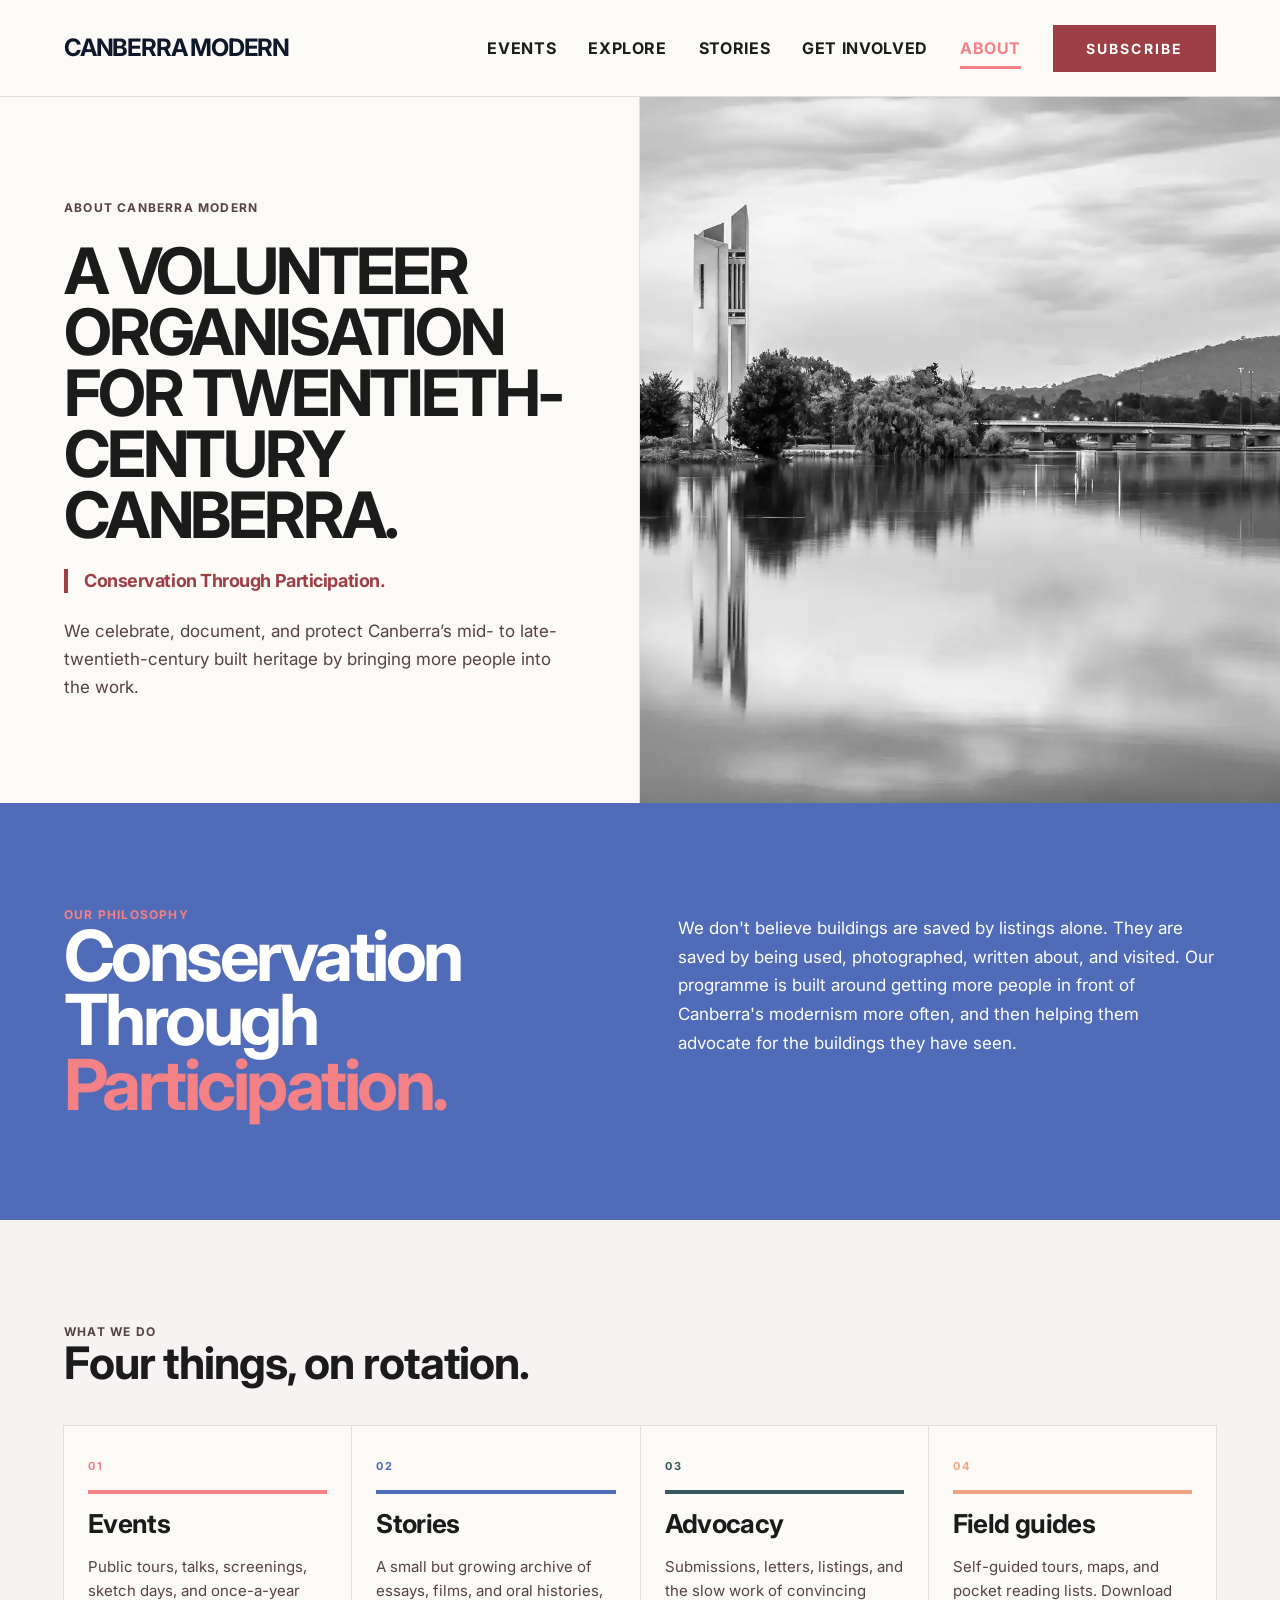
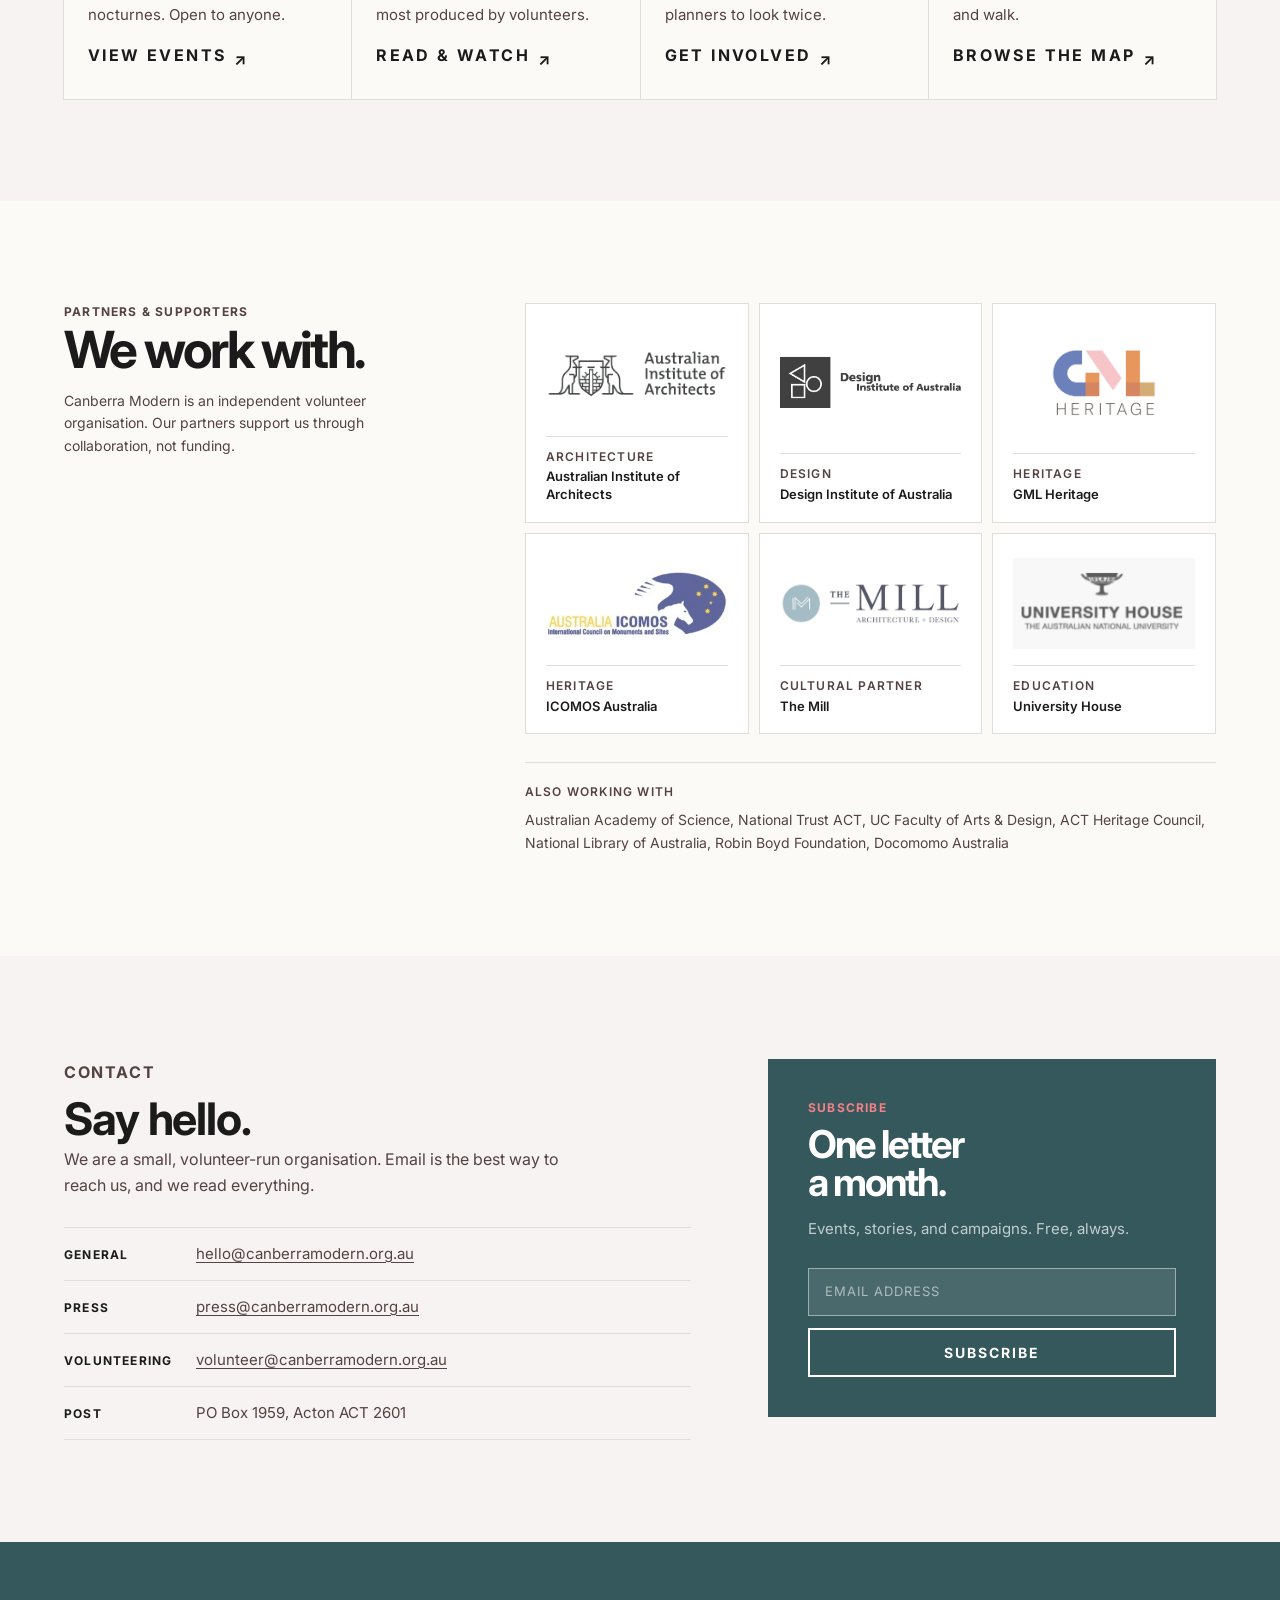
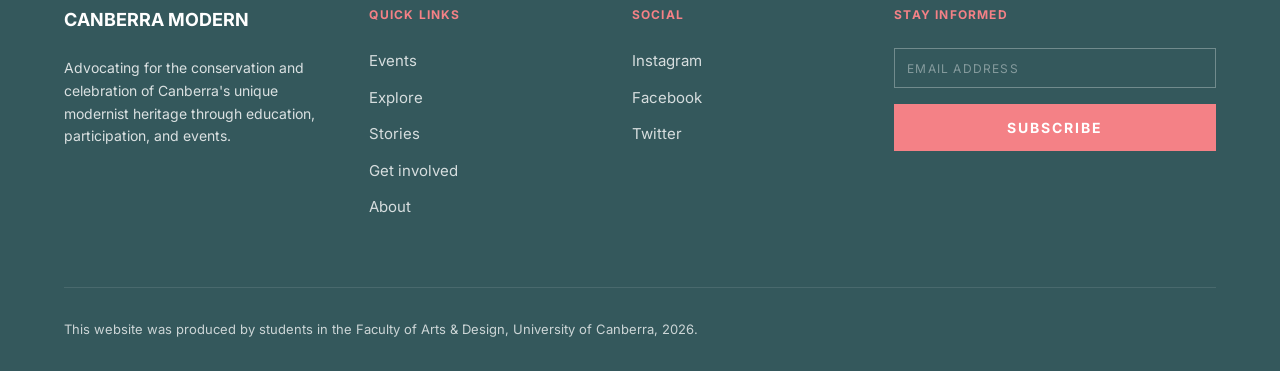
==== commit cf37ade1: "iterate about page" ====
--- a/about.html
+++ b/about.html
@@ -1,4 +1,4 @@
-<!DOCTYPE html>
+﻿<!DOCTYPE html>
 <html lang="en">
 <head>
 <meta charset="UTF-8" />
@@ -54,9 +54,9 @@
   <div class="about-hero__content">
     <div class="about-hero__inner">
       <p class="eyebrow">About Canberra Modern</p>
-      <h1 id="about-heading" class="about-hero__title">A volunteer organisation for twentieth-century Canberra.</h1>
+      <h1 id="about-heading" class="about-hero__title">A VOLUNTEER ORGANISATION FOR TWENTIETH-CENTURY CANBERRA.</h1>
       <p class="about-hero__motto">Conservation Through Participation.</p>
-      <p class="about-hero__lede">We are architects, historians, students, residents, photographers, and weekend obsessives. We work to celebrate, document, and conserve the city's mid- to late-twentieth-century built heritage, and to bring more people into that work.</p>
+      <p class="about-hero__lede">We celebrate, document, and protect Canberra’s mid- to late-twentieth-century built heritage by bringing more people into the work.</p>
     </div>
   </div>
   <div class="about-hero__media" aria-hidden="true">
--- a/assets/css/styles.css
+++ b/assets/css/styles.css
@@ -1,4 +1,4 @@
-﻿/*
+/*
    Canberra Modern Stylesheet
   
    Organisation:
@@ -39,7 +39,7 @@
 
   /* Accent palette */
   --color-teal:        #34585C;   
-  --color-blue:        #465D94;   
+  --color-blue:        #506CB8;
   --color-pink:        #F48186;   
   --color-yellow:      #F9E282;   
   --color-orange:      #EDA384;
@@ -84,10 +84,18 @@
   --tag-video-ink:          var(--color-white);
   --tag-news-bg:            #7087C1;
   --tag-news-ink:           var(--color-white);
-  --tag-atrisk-bg:          var(--color-red);
-  --tag-atrisk-ink:         var(--color-white);
+  --tag-atrisk-bg:          var(--color-yellow);
+  --tag-atrisk-ink:         var(--color-text);
   --tag-free-bg:            var(--color-card-2);
   --tag-free-ink:           var(--color-text);
+  --tag-residential-bg:     var(--color-teal);
+  --tag-residential-ink:    var(--color-white);
+  --tag-public-bg:          #4B5580;
+  --tag-public-ink:         var(--color-white);
+  --tag-place-tour-bg:      var(--color-red);
+  --tag-place-tour-ink:     var(--color-white);
+  --tag-civic-bg:           var(--color-pink);
+  --tag-civic-ink:          var(--color-text);
 
   /* type */
   --font-sans:        'Inter', 'Helvetica Neue', Arial, Helvetica, sans-serif;
@@ -296,7 +304,7 @@
 
 /*  2. Base  */
 
-html { scroll-behavior: smooth; }
+html { scroll-behavior: smooth; overflow-x: hidden; }
 body {
   background: var(--surface-page);
   color: var(--ink-default);
@@ -461,6 +469,9 @@
   font-size: 1.125rem;
   letter-spacing: var(--tracking-tight);
 }
+
+.btn--blue { background: var(--color-blue); color: var(--color-white); }
+.btn--blue:hover { background: #3a4f7e; }
 
 .btn--ghost {
   background: transparent;
@@ -525,6 +536,16 @@
 .tag--campaign  { background: var(--color-yellow);     color: var(--color-text);
                   letter-spacing: var(--tracking-wide); text-transform: uppercase; }
 
+/* Place category tags (explore page) */
+.tag--residential { background: var(--tag-residential-bg); color: var(--tag-residential-ink);
+                    letter-spacing: var(--tracking-wide); text-transform: uppercase; font-size: var(--type-label); padding: 8px 16px; }
+.tag--public      { background: var(--tag-public-bg);      color: var(--tag-public-ink);
+                    letter-spacing: var(--tracking-wide); text-transform: uppercase; font-size: var(--type-label); padding: 8px 16px; }
+.tag--place-tour  { background: var(--tag-place-tour-bg);  color: var(--tag-place-tour-ink);
+                    letter-spacing: var(--tracking-wide); text-transform: uppercase; font-size: var(--type-label); padding: 8px 16px; }
+.tag--civic       { background: var(--tag-civic-bg);       color: var(--tag-civic-ink);
+                    letter-spacing: var(--tracking-wide); text-transform: uppercase; font-size: var(--type-label); padding: 8px 16px; }
+
 /* Filter chips */
 .chips {
   display: flex; flex-wrap: wrap; gap: var(--space-3);
@@ -1056,6 +1077,13 @@
 .cta-band--red { background: var(--color-red); color: var(--color-white); }
 .cta-band--teal { background: var(--color-teal); color: var(--color-white); }
 .cta-band--blue { background: var(--color-blue); color: var(--color-white); }
+.cta-band--blue::before {
+  content: "";
+  position: absolute; inset: 0;
+  background: url('../images/cta-pattern.png') center / cover no-repeat;
+  opacity: 0.2;
+  pointer-events: none;
+}
 .cta-band--blue .cta-band__title { color: var(--color-white); }
 .cta-band--blue .cta-band__title .accent { color: var(--color-pink); }
 .cta-band__inner {
@@ -1148,13 +1176,18 @@
 
 /* context cards */
 .context-grid {
-  display: grid; grid-template-columns: repeat(3, 1fr); gap: 24px;
+  display: grid;
+  grid-template-columns: repeat(3, 1fr);
+  gap: clamp(16px, 2vw, 24px);
+  align-items: stretch;
 }
 .context-card {
-  padding: 28px;
+  padding: clamp(24px, 3vw, 36px);
   background: var(--surface-card);
-  display: flex; flex-direction: column; gap: 12px;
+  display: flex;
+  flex-direction: column;
   border-top: 3px solid var(--border-default);
+  transition: box-shadow 0.2s ease, transform 0.2s ease;
 }
 .context-card__desc { font-size: 0.9375rem; color: var(--ink-muted); line-height: 1.6; }
 
@@ -1224,6 +1257,70 @@
 
 /*  12. Explore page  */
 
+/* Explore page hero — full-width aerial image with editorial card overlay */
+.explore-hero {
+  position: relative;
+  overflow: hidden;
+  min-height: calc(100vh - 96px);
+  display: flex;
+  align-items: flex-end;
+  border-bottom: 1px solid var(--border-default);
+}
+.explore-hero__media {
+  position: absolute;
+  inset: 0;
+  z-index: 0;
+}
+.explore-hero__bg {
+  width: 100%;
+  height: 100%;
+  object-fit: cover;
+  object-position: center 40%;
+  filter: grayscale(100%) contrast(1.06) brightness(0.75);
+  display: block;
+}
+.explore-hero__overlay {
+  position: relative;
+  z-index: 1;
+  width: 100%;
+  padding-top: clamp(48px, 7vw, 80px);
+  padding-bottom: clamp(48px, 7vw, 80px);
+}
+.explore-hero__card {
+  background: var(--color-bg);
+  padding: clamp(28px, 4vw, 52px);
+  max-width: 500px;
+  display: flex;
+  flex-direction: column;
+  align-items: flex-start;
+  gap: 16px;
+}
+.explore-hero__title {
+  font-family: var(--font-display);
+  font-weight: var(--weight-bold);
+  font-size: clamp(2.25rem, 4.5vw, 4rem);
+  letter-spacing: var(--tracking-tight);
+  line-height: 0.92;
+  text-transform: uppercase;
+  color: var(--ink-strong);
+  margin: 0;
+}
+.explore-hero__stat {
+  font-weight: var(--weight-bold);
+  font-size: 0.875rem;
+  letter-spacing: var(--tracking-wider);
+  text-transform: uppercase;
+  color: var(--color-red);
+  margin: 0;
+}
+.explore-hero__lede {
+  font-size: 1rem;
+  line-height: 1.65;
+  color: var(--ink-muted);
+  margin: 0;
+  max-width: 42ch;
+}
+
 .explore-intro {
   padding-block: clamp(28px, 4vw, 48px);
   border-bottom: 1px solid var(--border-default);
@@ -1232,7 +1329,7 @@
   display: grid;
   grid-template-columns: 1fr 1.3fr;
   gap: clamp(24px, 5vw, 72px);
-  align-items: start;
+  align-items: center;
 }
 .explore-intro__title {
   font-family: var(--font-display);
@@ -1265,37 +1362,39 @@
 
 /* Featured place module */
 .explore-featured {
-  padding-block: clamp(32px, 4vw, 56px);
+  padding-block: clamp(48px, 6vw, 80px);
   border-bottom: 1px solid var(--border-default);
 }
 .place-feature {
   display: grid;
-  grid-template-columns: 1fr 1fr;
+  grid-template-columns: 1.15fr 1fr;
   gap: 0;
   overflow: hidden;
   border: 1px solid var(--border-default);
 }
 .place-feature__media {
-  aspect-ratio: 3 / 2;
+  aspect-ratio: 16 / 10;
   overflow: hidden;
   background: var(--surface-card);
 }
 .place-feature__media img {
   width: 100%; height: 100%;
   object-fit: cover;
+  object-position: center 55%;
+  filter: contrast(1.07) brightness(0.94);
   transition: transform var(--dur-slow) var(--ease-out);
 }
 .place-feature__body {
-  padding: clamp(32px, 4.5vw, 56px);
+  padding: clamp(28px, 3.5vw, 44px);
   background: var(--color-card);
   display: flex;
   flex-direction: column;
-  gap: 16px;
+  gap: 0;
   justify-content: center;
-  border-left: 5px solid var(--color-yellow);
 }
 .place-feature__meta {
-  display: flex; align-items: center; gap: 16px; flex-wrap: wrap;
+  display: flex; align-items: center; gap: 12px; flex-wrap: wrap;
+  margin-bottom: 20px;
 }
 .place-feature__eyebrow {
   font-size: var(--type-label);
@@ -1312,18 +1411,17 @@
   letter-spacing: var(--tracking-tight);
   line-height: 0.95;
   color: var(--ink-strong);
-  margin: 0;
+  margin: 0 0 14px;
 }
 .place-feature__desc {
   font-size: 1rem;
   line-height: 1.65;
   color: var(--ink-muted);
   max-width: 44ch;
-  margin: 0;
+  margin: 0 0 28px;
 }
 .place-feature__actions {
-  display: flex; gap: 20px; align-items: center; flex-wrap: wrap;
-  margin-top: 8px;
+  display: flex; gap: 24px; align-items: center; flex-wrap: wrap;
 }
 
 /* browse controls */
@@ -1333,6 +1431,26 @@
 }
 .explore-browse-controls__label {
   margin-bottom: 16px;
+}
+
+
+.explore-intro__left {
+  display: flex;
+  flex-direction: column;
+  align-items: flex-start;
+}
+.explore-intro__left .btn {
+  margin-top: var(--space-5);
+}
+
+.explore-intro__lede {
+  border-left: 3px solid var(--border-default);
+  padding-left: clamp(16px, 2vw, 24px);
+}
+
+
+.place-feature:hover .place-feature__media img {
+  transform: scale(1.03);
 }
 
 /* campaigns */
@@ -1379,6 +1497,7 @@
 }
 .campaign-card--featured {
   border-top: 4px solid var(--color-red);
+  background: var(--color-white);
 }
 .campaign-card__media {
   position: relative;
@@ -1413,9 +1532,21 @@
   font-weight: var(--weight-bold);
   letter-spacing: var(--tracking-wide);
   text-transform: uppercase;
-  color: var(--ink-muted);
+  color: var(--ink-strong);
   padding-left: 10px;
   border-left: 2px solid var(--border-default);
+}
+.campaign-card__status--fundraising {
+  color: var(--color-teal);
+  border-left-color: var(--color-teal);
+}
+.campaign-card__status--advocacy {
+  color: var(--color-red);
+  border-left-color: var(--color-red);
+}
+.campaign-card__status--research {
+  color: var(--color-blue);
+  border-left-color: var(--color-blue);
 }
 .campaign-card__title {
   font-family: var(--font-display);
@@ -1441,7 +1572,247 @@
   padding-top: var(--space-3);
 }
 
-/*  12c. Additional page blocks (event-detail, place-detail, stories, get-involved, about)  */
+.place-card {
+  border: 1px solid var(--border-default);
+  background: var(--color-white);
+  transition: border-color var(--dur) var(--ease-out),
+              box-shadow var(--dur) var(--ease-out),
+              transform var(--dur) var(--ease-out);
+}
+.place-card:hover,
+.place-card:focus-within {
+  border-color: var(--color-text);
+  box-shadow: var(--shadow-md);
+  transform: translateY(-2px);
+}
+.place-card .card__media {
+  aspect-ratio: 3 / 2;
+}
+.place-card .card__media img {
+  filter: grayscale(100%) contrast(1.08);
+}
+.place-card .card__media .tag {
+  font-size: var(--type-label);
+  letter-spacing: var(--tracking-wide);
+  text-transform: uppercase;
+  padding: 8px 16px;
+}
+.place-card .card__body {
+  padding: 20px 24px 24px;
+  gap: 8px;
+  flex: 1;
+}
+.place-card .card__title {
+  font-size: 1.25rem;
+}
+.place-card .card__actions {
+  margin-top: auto;
+  padding-top: 16px;
+  border-top: 1px solid var(--border-default);
+}
+
+
+/* Campaign strip */
+.campaign-strip {
+  padding-block: clamp(32px, 4vw, 52px);
+  border-top: 1px solid var(--border-default);
+}
+.campaign-strip__head {
+  display: flex;
+  justify-content: space-between;
+  align-items: center;
+  flex-wrap: wrap;
+  gap: 16px;
+  margin-bottom: 0;
+  padding-bottom: clamp(14px, 2vw, 20px);
+  border-bottom: 1px solid var(--border-default);
+}
+.campaign-strip__title {
+  font-family: var(--font-display);
+  font-weight: var(--weight-bold);
+  font-size: clamp(1.25rem, 2vw, 1.625rem);
+  letter-spacing: var(--tracking-tight);
+  text-transform: uppercase;
+  color: var(--ink-strong);
+  margin: 0;
+}
+.campaign-strip__list {
+  list-style: none;
+  padding: 0;
+  margin: 0;
+  border-bottom: 1px solid var(--border-default);
+}
+.campaign-row {
+  display: grid;
+  grid-template-columns: 1fr auto;
+  gap: clamp(16px, 2.5vw, 40px);
+  align-items: center;
+  padding: clamp(14px, 1.8vw, 20px) clamp(16px, 2vw, 24px);
+  background: var(--color-white);
+  border-top: 1px solid var(--border-default);
+  border-left: 3px solid var(--border-default);
+}
+.campaign-row__info {
+  display: flex;
+  flex-direction: column;
+  gap: 4px;
+}
+.campaign-row__status {
+  font-size: var(--type-eyebrow);
+  font-weight: var(--weight-bold);
+  letter-spacing: var(--tracking-wide);
+  text-transform: uppercase;
+}
+.campaign-row__status--fundraising { color: var(--color-teal); }
+.campaign-row__status--advocacy    { color: var(--color-red);  }
+.campaign-row__status--research    { color: var(--color-blue); }
+.campaign-row__name {
+  font-family: var(--font-display);
+  font-weight: var(--weight-bold);
+  font-size: 1.125rem;
+  letter-spacing: var(--tracking-snug);
+  color: var(--ink-strong);
+  margin: 0;
+}
+.campaign-row__goal {
+  font-size: var(--type-small);
+  line-height: 1.5;
+  color: var(--ink-muted);
+  margin: 0;
+  max-width: 56ch;
+}
+.campaign-row .btn {
+  font-size: var(--type-eyebrow);
+  padding: 10px 18px;
+  white-space: nowrap;
+}
+.explore-stories-link {
+  margin-top: clamp(16px, 2vw, 24px);
+  font-size: var(--type-small);
+  color: var(--ink-muted);
+}
+.explore-stories-link a {
+  color: var(--ink-strong);
+  font-weight: var(--weight-bold);
+  letter-spacing: var(--tracking-wide);
+  text-transform: uppercase;
+  font-size: var(--type-eyebrow);
+}
+
+/* Campaign pillar cards */
+.campaign-cards {
+  padding-top: clamp(36px, 4vw, 56px);
+  padding-bottom: clamp(56px, 7vw, 96px);
+}
+.campaign-cards__header {
+  margin-bottom: clamp(28px, 3.5vw, 40px);
+}
+.campaign-cards__heading {
+  margin-top: 8px;
+  margin-bottom: clamp(8px, 1.5vw, 14px);
+}
+.campaign-cards__intro {
+  font-size: var(--type-small);
+  line-height: 1.7;
+  color: var(--ink-muted);
+  max-width: 52ch;
+  margin: 0;
+}
+.campaign-pillars {
+  display: grid;
+  grid-template-columns: repeat(3, 1fr);
+  gap: 1px;
+  background: var(--border-default);
+  outline: 1px solid var(--border-default);
+}
+.campaign-pillar {
+  --card-accent: var(--color-teal);
+  padding: 24px;
+  background: var(--surface-page);
+  display: flex;
+  flex-direction: column;
+  gap: 12px;
+  transition: box-shadow var(--dur) var(--ease-out);
+}
+.campaign-pillar:hover,
+.campaign-pillar:focus-within {
+  box-shadow: inset 3px 0 0 var(--card-accent);
+}
+.campaign-pillar--teal { --card-accent: var(--color-teal); }
+.campaign-pillar--red  { --card-accent: var(--color-red);  }
+.campaign-pillar--blue { --card-accent: var(--color-blue); }
+.campaign-pillar__meta {
+  display: flex;
+  flex-direction: column;
+  gap: 3px;
+}
+.campaign-pillar__num {
+  font-family: var(--font-display);
+  font-weight: var(--weight-bold);
+  font-size: 0.6875rem;
+  letter-spacing: var(--tracking-widest);
+  text-transform: uppercase;
+  color: var(--card-accent);
+  display: block;
+}
+.campaign-pillar__status {
+  font-size: var(--type-eyebrow);
+  font-weight: var(--weight-bold);
+  letter-spacing: var(--tracking-wide);
+  text-transform: uppercase;
+  color: var(--ink-muted);
+}
+.campaign-pillar__title {
+  font-family: var(--font-display);
+  font-weight: var(--weight-bold);
+  font-size: 1.375rem;
+  letter-spacing: var(--tracking-snug);
+  color: var(--ink-strong);
+  margin: 0;
+  border-bottom: 3px solid var(--card-accent);
+  padding-bottom: 10px;
+}
+.campaign-pillar__desc {
+  font-size: 0.9375rem;
+  line-height: 1.6;
+  color: var(--ink-muted);
+  margin: 0;
+  flex: 1;
+}
+.campaign-pillar .link-arrow {
+  font-size: 0.8125rem;
+  letter-spacing: var(--tracking-wide);
+  margin-top: auto;
+}
+.campaign-pillar .link-arrow:hover {
+  letter-spacing: var(--tracking-wider);
+}
+.campaign-pillar .link-arrow:focus-visible {
+  outline: 2px solid var(--card-accent);
+  outline-offset: 3px;
+  border-radius: 1px;
+}
+.campaign-cards__foot {
+  margin-top: clamp(16px, 2vw, 24px);
+  font-size: var(--type-small);
+  color: var(--ink-muted);
+}
+.campaign-cards__foot a {
+  color: var(--ink-strong);
+  font-weight: var(--weight-bold);
+  letter-spacing: var(--tracking-wide);
+  text-transform: uppercase;
+  font-size: var(--type-eyebrow);
+}
+
+/* Section-head */
+.section-head__label {
+  display: flex;
+  flex-direction: column;
+  gap: 8px;
+}
+.section-head__label h2 { margin: 0; }
+
 
 .breadcrumb {
   font-size: 0.8125rem;
@@ -1561,8 +1932,8 @@
 .place-body__main h2:not(:first-child) { margin-top: 64px; }
 .place-body__main p { font-size: 1rem; line-height: 1.7; color: var(--ink-muted); margin-bottom: 16px; max-width: 64ch; }
 .context-card__eyebrow { font-family: var(--font-display); font-weight: var(--weight-bold); font-size: 1.75rem; color: var(--color-red); margin: 0 0 8px; line-height: 1; }
-.context-card__title { font-weight: var(--weight-bold); font-size: 1.125rem; letter-spacing: var(--tracking-snug); margin: 0 0 8px; }
-.context-card p:last-child { font-size: 0.9375rem; line-height: 1.6; color: var(--ink-muted); margin: 0; }
+.context-card__title { font-weight: var(--weight-bold); font-size: 1.125rem; letter-spacing: var(--tracking-wide); text-transform: uppercase; color: var(--ink-strong); margin: 0 0 12px; }
+.context-card p:last-child { font-size: 0.9375rem; line-height: 1.65; color: var(--ink-muted); margin: 0; }
 
 .place-meta { display: grid; gap: 16px; margin: 0; }
 .place-meta div { display: grid; grid-template-columns: 100px 1fr; gap: 12px; font-size: 0.9375rem; align-items: baseline; padding-bottom: 12px; border-bottom: 1px solid var(--border-subtle, rgba(0,0,0,0.08)); }
@@ -2273,32 +2644,36 @@
 .place-why__body p:not(.place-why__lead) { font-size: 0.9375rem; line-height: 1.75; color: var(--ink-muted); margin: 0; }
 
 /* Conservation context */
-.place-conservation__head { display: flex; justify-content: space-between; align-items: flex-end; padding-bottom: 20px; border-bottom: 1px solid var(--border-default); margin-bottom: clamp(24px, 3vw, 40px); }
+.place-conservation__head { display: flex; justify-content: space-between; align-items: flex-end; padding-bottom: 24px; border-bottom: 1px solid var(--border-default); margin-bottom: clamp(36px, 5vw, 56px); }
 .place-conservation__title { font-family: var(--font-display); font-weight: var(--weight-bold); font-size: clamp(2.5rem, 5vw, 5rem); line-height: 0.92; letter-spacing: var(--tracking-tight); text-transform: uppercase; white-space: pre-line; margin: 0; }
 
-/* Context card — featured (red) variant */
-.context-card__icon { color: var(--ink-muted); margin-bottom: 4px; }
-.context-card__icon svg { display: block; }
+/* Icon slot */
+.context-card__icon { display: flex; align-items: center; margin-bottom: 20px; }
+.context-card__icon img { display: block; width: 28px; height: 28px; }
+
+/* Featured (red) variant */
 .context-card--featured { background: var(--color-red); border-top-color: var(--color-red); }
+.context-card--featured .context-card__icon img { filter: brightness(0) invert(1); opacity: 0.85; }
 .context-card--featured .context-card__title { color: var(--color-white); }
-.context-card--featured p:last-child { color: rgba(255,255,255,0.82); }
-.context-card--featured .context-card__icon { color: rgba(255,255,255,0.7); }
+.context-card--featured p:last-child { color: rgba(255,255,255,0.88); }
 
 /* Related stories + CTA bottom */
-.place-bottom__grid { display: grid; grid-template-columns: 1fr 2fr; gap: clamp(24px, 4vw, 56px); align-items: start; }
+.place-bottom__grid { display: grid; grid-template-columns: 1fr 2fr; gap: clamp(24px, 4vw, 56px); align-items: center; }
 .place-related .eyebrow { margin-bottom: 16px; }
 .related-story-list { list-style: none; padding: 0; margin: 0; }
-.related-story-item { display: flex; flex-direction: column; gap: 8px; padding: 16px 0; border-bottom: 1px solid var(--border-default); }
+.related-story-item { display: flex; flex-direction: column; align-items: flex-start; gap: 8px; padding: 20px 0; border-bottom: 1px solid var(--border-default); }
 .related-story-item:first-child { border-top: 1px solid var(--border-default); }
-.related-story-item__link { font-weight: var(--weight-bold); font-size: 0.9375rem; color: var(--ink-strong); text-decoration: none; letter-spacing: var(--tracking-snug); }
+.related-story-item__link { font-weight: var(--weight-bold); font-size: 1rem; color: var(--ink-strong); text-decoration: none; letter-spacing: var(--tracking-snug); }
 .related-story-item__link:hover { color: var(--color-red); }
+.related-story-item__arrow { font-size: 1rem; color: var(--ink-muted); }
+.place-related__eyebrow { color: var(--color-blue); }
 
 /* Place CTA image */
 .place-cta-image { position: relative; overflow: hidden; height: 420px; }
-.place-cta-image img { position: absolute; inset: 0; width: 100%; height: 100%; object-fit: cover; display: block; filter: grayscale(100%) brightness(0.32); }
-.place-cta-image__card { position: absolute; inset: 0; display: flex; flex-direction: column; justify-content: flex-end; padding: clamp(24px, 4vw, 48px); }
-.place-cta-image__title { font-family: var(--font-display); font-weight: var(--weight-bold); font-size: clamp(1.75rem, 3.5vw, 3rem); line-height: 0.95; letter-spacing: var(--tracking-tight); text-transform: uppercase; color: var(--color-white); white-space: pre-line; margin-bottom: 16px; }
-.place-cta-image__card p { font-size: 0.875rem; line-height: 1.6; color: rgba(255,255,255,0.75); margin-bottom: 24px; max-width: 40ch; }
+.place-cta-image img { position: absolute; inset: 0; width: 100%; height: 100%; object-fit: cover; display: block; }
+.place-cta-image__card { position: absolute; top: 50%; left: 50%; transform: translate(-50%, -50%); background: var(--color-white); padding: 40px; width: 55%; max-width: 420px; display: flex; flex-direction: column; gap: 20px; }
+.place-cta-image__title { font-family: var(--font-display); font-weight: var(--weight-bold); font-size: clamp(1.375rem, 2vw, 1.75rem); line-height: 1.05; letter-spacing: var(--tracking-tight); text-transform: uppercase; color: var(--ink-strong); margin: 0; }
+.place-cta-image__card p { font-size: 0.875rem; line-height: 1.65; color: var(--ink-muted); margin: 0; }
 
 .archived-perspectives {
   background: var(--surface-band);
@@ -2326,8 +2701,27 @@
 }
 
 /* event card variant */
+.card--event { background: var(--color-white); }
 .card--event .card__media { aspect-ratio: 3 / 4; }
-.card--event .card__body  { border-top: 2px solid var(--color-red); }
+.card--event .card__media img {
+  filter: grayscale(100%) contrast(1.08);
+}
+.card--event .card__body {
+  flex: 1;
+  padding-top: 20px;
+  gap: 12px;
+}
+.card--event .card__actions {
+  margin-top: auto;
+  padding-top: 12px;
+}
+/* normalize all event card tags to one consistent spec */
+.card--event .card__media .tag {
+  font-size: var(--type-label);
+  letter-spacing: var(--tracking-wide);
+  text-transform: uppercase;
+  padding: 8px 16px;
+}
 
 /* Past event tag */
 .tag--past {
@@ -2457,9 +2851,10 @@
 
 /* Medium tablet */
 @media (max-width: 900px) {
-  .explore-intro__inner { grid-template-columns: 1fr; gap: 16px; }
+  .explore-intro__inner { grid-template-columns: 1fr; gap: 16px; align-items: start; }
+  .explore-intro__lede { border-left: 3px solid var(--border-default); padding-left: 16px; }
   .place-feature { grid-template-columns: 1fr; }
-  .place-feature__body { border-left: 0; border-top: 5px solid var(--color-yellow); }
+  .place-feature__body { padding: 28px 24px; }
   .campaigns__head { grid-template-columns: 1fr; gap: 16px; }
   .campaigns__grid { grid-template-columns: 1fr 1fr; }
   .campaigns__grid .campaign-card:last-child { grid-column: 1 / -1; }
@@ -2475,6 +2870,7 @@
   .context-grid         { grid-template-columns: 1fr; }
   .card-grid--2         { grid-template-columns: 1fr; }
   .about-pillars        { grid-template-columns: repeat(2, 1fr); }
+  .campaign-pillars     { grid-template-columns: repeat(2, 1fr); }
   .event-expect__list   { grid-template-columns: repeat(2, 1fr); }
   .event-side-card      { position: static; }
   .involve-block--support { grid-template-columns: 1fr; }
@@ -2493,6 +2889,8 @@
     -webkit-overflow-scrolling: touch;
     scrollbar-width: none;
     padding-bottom: 4px;
+    min-width: 0;
+    width: 100%;
   }
   .chips::-webkit-scrollbar { display: none; }
   .chip { flex-shrink: 0; }
@@ -2558,18 +2956,58 @@
   .hero-events                { grid-template-columns: 1fr; gap: 24px; }
   .hero-events__eyebrow       { margin-bottom: 16px; }
   .hero-events__title         { font-size: clamp(3rem, 14vw, 5rem); }
+
+  .explore-hero {
+    flex-direction: column;
+    min-height: 0;
+    align-items: stretch;
+  }
+  .explore-hero__media {
+    position: relative;
+    height: 260px;
+    flex-shrink: 0;
+  }
+  .explore-hero__overlay {
+    padding-top: clamp(24px, 4vw, 36px);
+    padding-bottom: clamp(28px, 4vw, 40px);
+  }
+  .explore-hero__card {
+    max-width: none;
+  }
+  .explore-hero__title { font-size: clamp(1.75rem, 9vw, 2.75rem); }
 }
 
 /* Mobile */
 @media (max-width: 600px) {
+  .explore-controls {
+    flex-direction: column;
+    align-items: stretch;
+  }
+  .explore-controls .search-bar {
+    max-width: none;
+    flex: none;
+  }
+
+  .campaign-row {
+    grid-template-columns: 1fr;
+    gap: 12px;
+    padding: clamp(14px, 4vw, 18px) 16px;
+  }
+  .campaign-row .btn,
+  .campaign-row .link-arrow {
+    align-self: flex-start;
+  }
+
+  .explore-hero__media  { height: 210px; }
   .explore-intro__title { font-size: clamp(1.75rem, 9vw, 2.5rem); white-space: normal; }
   .explore-intro__lede  { font-size: 1rem; }
   .place-feature__title { font-size: clamp(1.75rem, 8vw, 2.5rem); }
-  .place-feature__body  { padding: 28px 24px; }
+  .place-feature__body  { padding: 24px 20px; }
   .campaigns__grid { grid-template-columns: 1fr; }
   .campaigns__grid .campaign-card:last-child { grid-column: auto; }
 
-  .about-pillars { grid-template-columns: 1fr; }
+  .about-pillars    { grid-template-columns: 1fr; }
+  .campaign-pillars { grid-template-columns: 1fr; }
   .partners-grid { grid-template-columns: repeat(2, 1fr); }
   .involve-contact__fields { grid-template-columns: 1fr; }
   .involve-hero__title { overflow-wrap: break-word; }
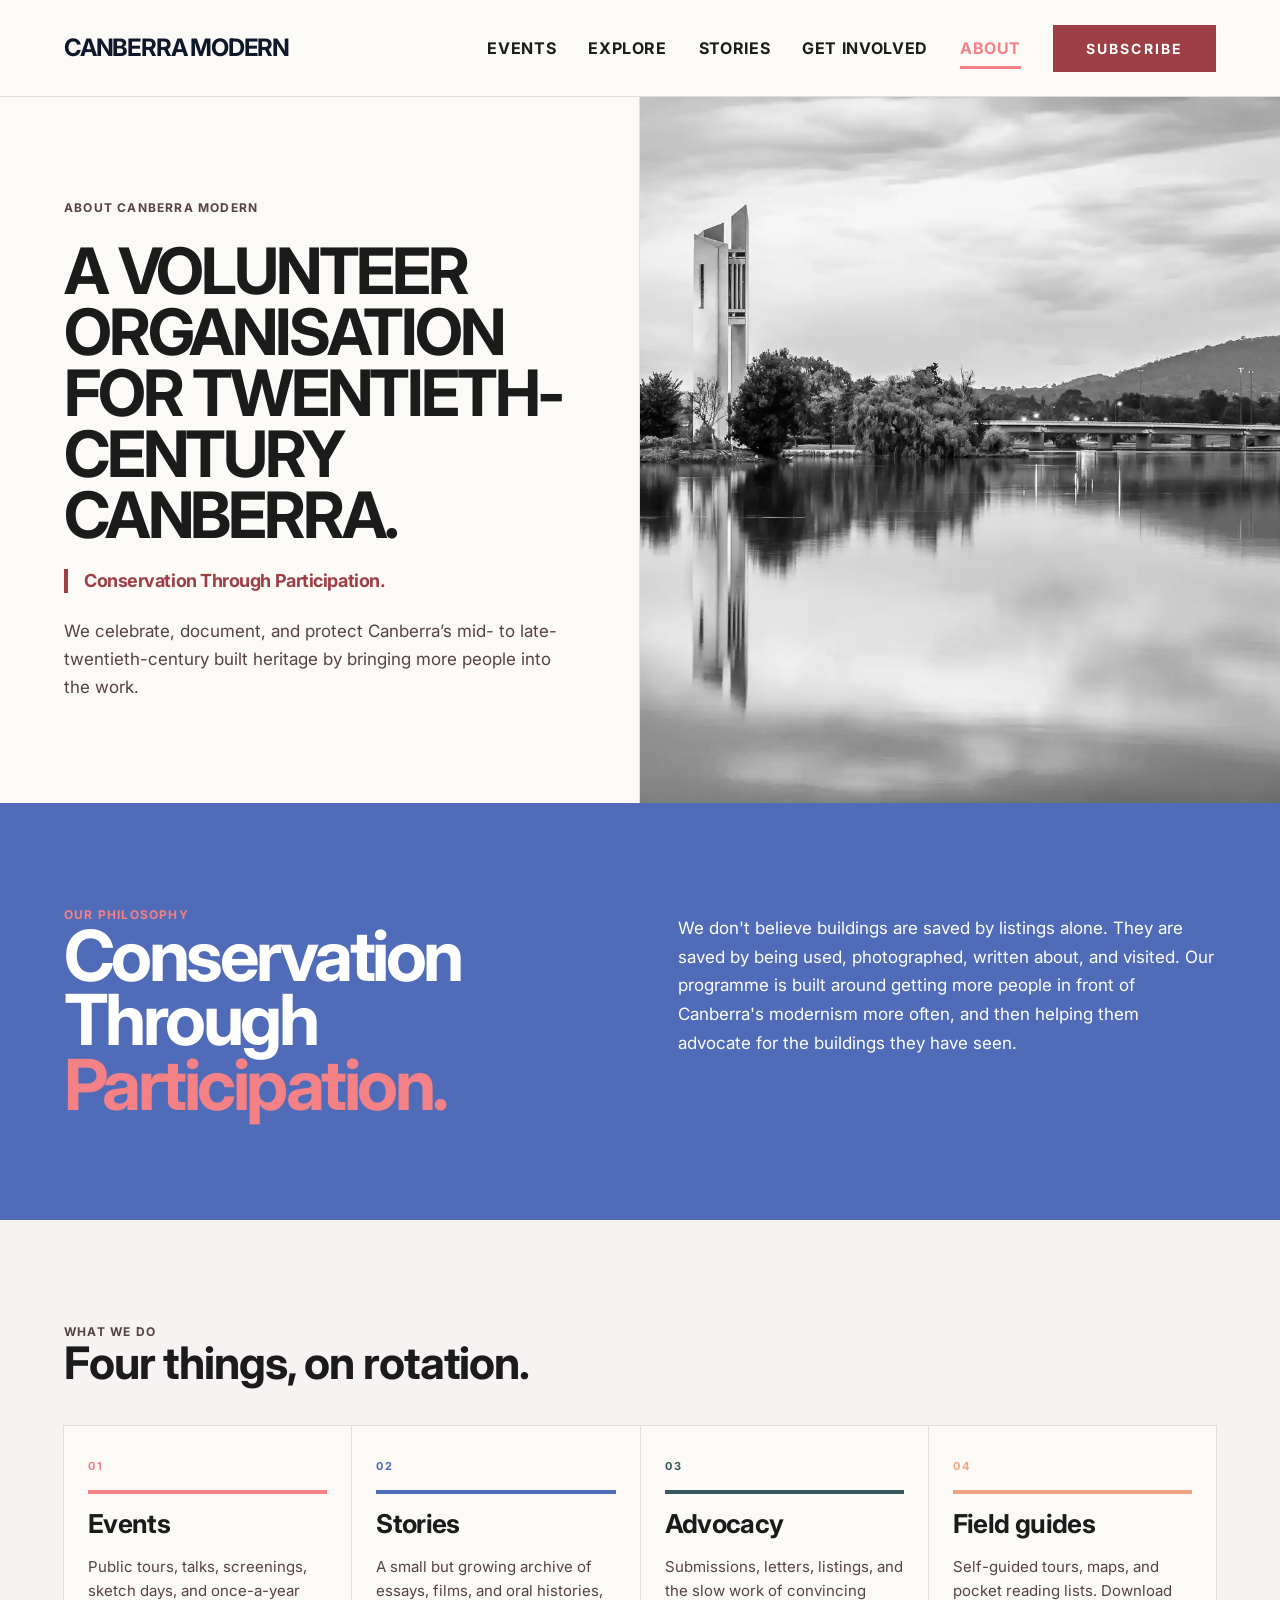
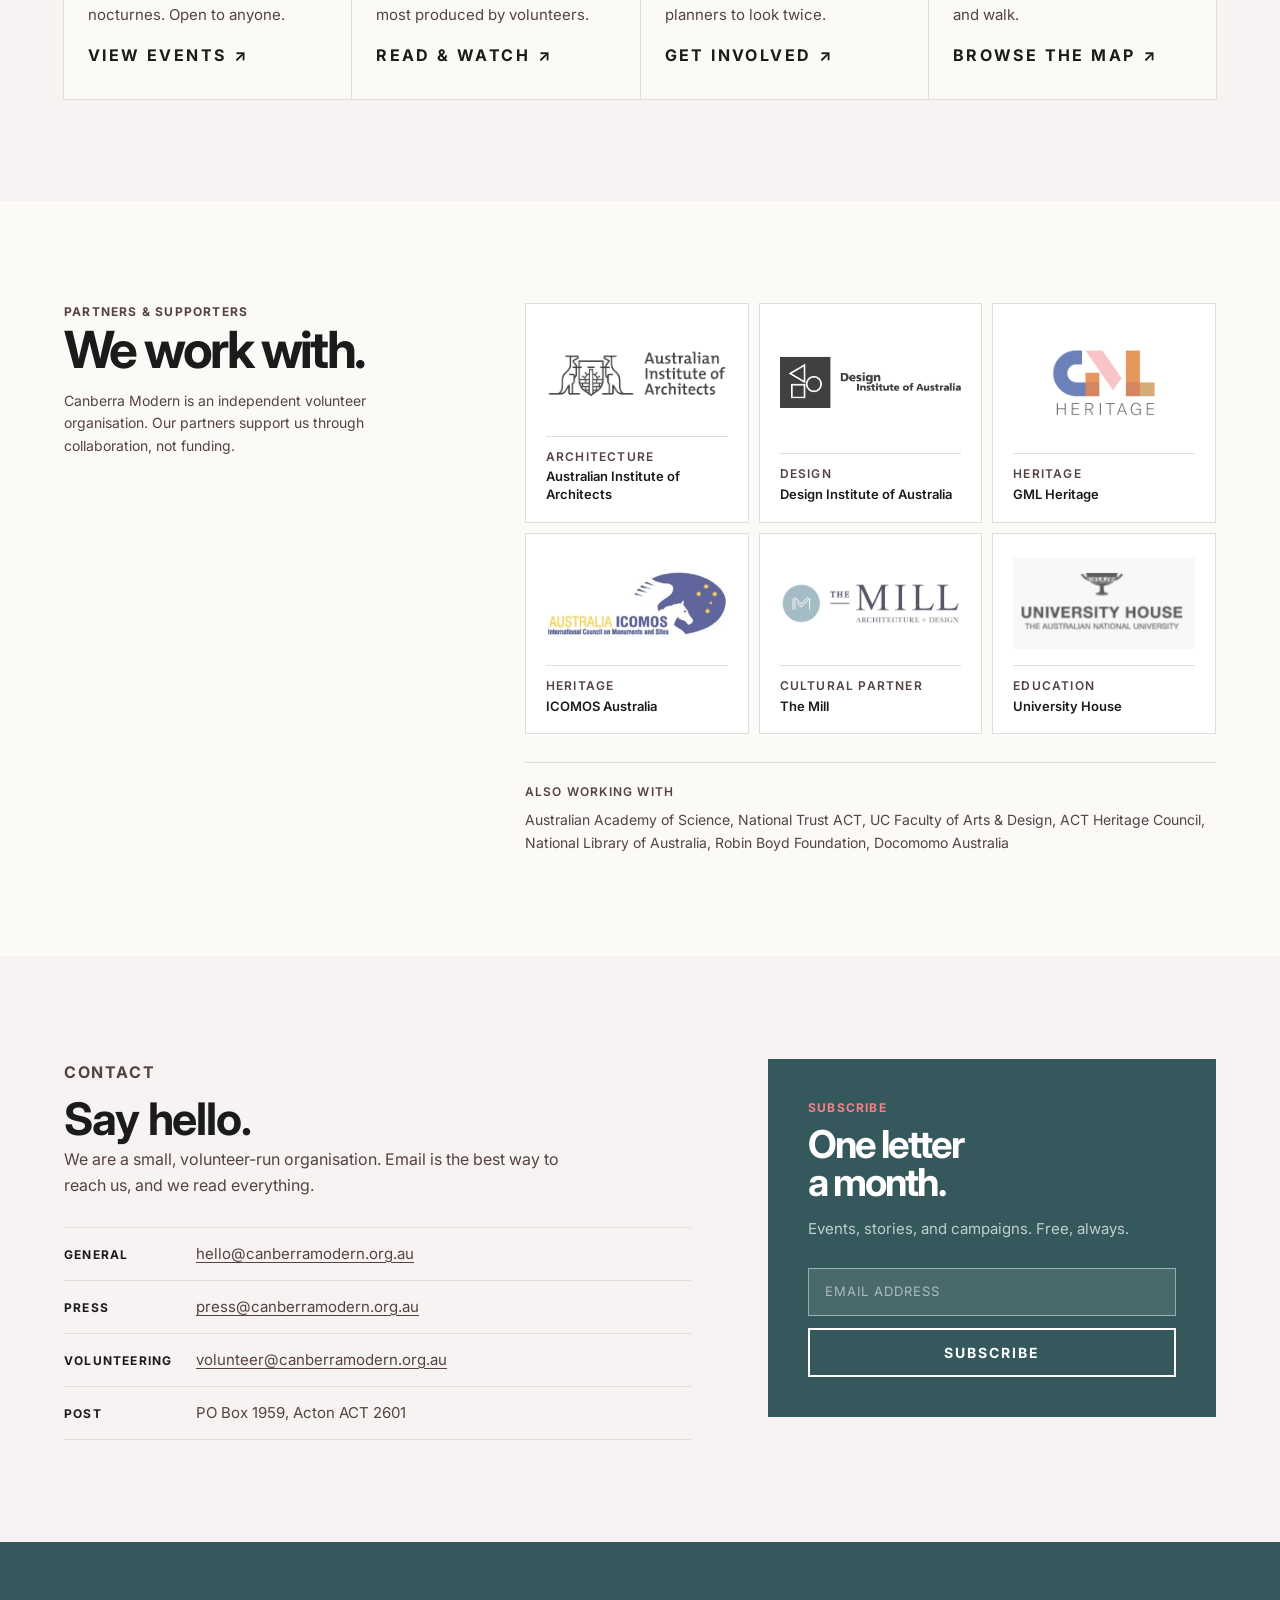
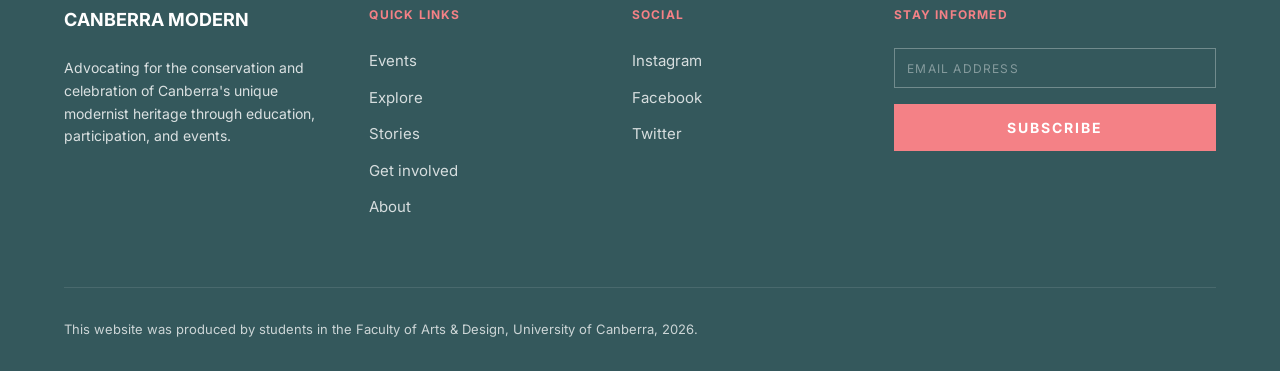
==== commit f6d60519: "Fix CTA arrow rendering" ====
--- a/about.html
+++ b/about.html
@@ -89,25 +89,25 @@
         <span class="about-pillar__num" aria-hidden="true">01</span>
         <h3 class="about-pillar__title">Events</h3>
         <p class="about-pillar__desc">Public tours, talks, screenings, sketch days, and once-a-year nocturnes. Open to anyone.</p>
-        <a class="link-arrow link-arrow--ink" href="events.html">View events <span class="arrow" aria-hidden="true">&#x2197;</span></a>
+        <a class="link-arrow link-arrow--ink" href="events.html">View events <span class="arrow" aria-hidden="true"></span></a>
       </article>
       <article class="about-pillar about-pillar--stories">
         <span class="about-pillar__num" aria-hidden="true">02</span>
         <h3 class="about-pillar__title">Stories</h3>
         <p class="about-pillar__desc">A small but growing archive of essays, films, and oral histories, most produced by volunteers.</p>
-        <a class="link-arrow link-arrow--ink" href="stories.html">Read &amp; watch <span class="arrow" aria-hidden="true">&#x2197;</span></a>
+        <a class="link-arrow link-arrow--ink" href="stories.html">Read &amp; watch <span class="arrow" aria-hidden="true"></span></a>
       </article>
       <article class="about-pillar about-pillar--advocacy">
         <span class="about-pillar__num" aria-hidden="true">03</span>
         <h3 class="about-pillar__title">Advocacy</h3>
         <p class="about-pillar__desc">Submissions, letters, listings, and the slow work of convincing planners to look twice.</p>
-        <a class="link-arrow link-arrow--ink" href="get-involved.html#support">Get involved <span class="arrow" aria-hidden="true">&#x2197;</span></a>
+        <a class="link-arrow link-arrow--ink" href="get-involved.html#support">Get involved <span class="arrow" aria-hidden="true"></span></a>
       </article>
       <article class="about-pillar about-pillar--guides">
         <span class="about-pillar__num" aria-hidden="true">04</span>
         <h3 class="about-pillar__title">Field guides</h3>
         <p class="about-pillar__desc">Self-guided tours, maps, and pocket reading lists. Download and walk.</p>
-        <a class="link-arrow link-arrow--ink" href="explore.html">Browse the map <span class="arrow" aria-hidden="true">&#x2197;</span></a>
+        <a class="link-arrow link-arrow--ink" href="explore.html">Browse the map <span class="arrow" aria-hidden="true"></span></a>
       </article>
     </div>
   </div>
--- a/assets/css/styles.css
+++ b/assets/css/styles.css
@@ -502,7 +502,9 @@
 .link-arrow .arrow {
   display: inline-block;
   transition: transform var(--dur) var(--ease-out);
-  width: 15px; height: 15px;
+}
+.link-arrow .arrow::after {
+  content: "\2197\FE0E";
 }
 .link-arrow:hover { letter-spacing: 0.2em; }
 .link-arrow:hover .arrow { transform: translate(2px, -2px); }
@@ -680,6 +682,7 @@
   font-size: 1.25rem;
   transition: transform var(--dur) var(--ease-out);
 }
+.event-row__arrow::after { content: "\2192\FE0E"; }
 .event-row:hover .event-row__arrow,
 .event-row:focus-visible .event-row__arrow { transform: translateX(4px); }
 
@@ -2666,6 +2669,7 @@
 .related-story-item__link { font-weight: var(--weight-bold); font-size: 1rem; color: var(--ink-strong); text-decoration: none; letter-spacing: var(--tracking-snug); }
 .related-story-item__link:hover { color: var(--color-red); }
 .related-story-item__arrow { font-size: 1rem; color: var(--ink-muted); }
+.related-story-item__arrow::after { content: "\2192\FE0E"; }
 .place-related__eyebrow { color: var(--color-blue); }
 
 /* Place CTA image */
@@ -3032,8 +3036,9 @@
   .place-hero-split__title { overflow-wrap: break-word; }
   .place-conservation__title { font-size: clamp(1.75rem, 8vw, 2.5rem); white-space: normal; }
   .place-conservation__head { flex-direction: column; align-items: flex-start; gap: 12px; }
-  .place-cta-image { min-height: 260px; }
-  .place-cta-image__title { font-size: clamp(1.5rem, 7vw, 2rem); }
+  .place-cta-image { min-height: 320px; }
+  .place-cta-image__card { width: 82%; padding: 28px 24px; }
+  .place-cta-image__title { font-size: clamp(1.375rem, 6vw, 1.75rem); }
   .home-hero .feature-card .btn { width: 100%; }
   .learning__feature-content { padding: 24px; }
   .learning__feature { min-height: 260px; }
